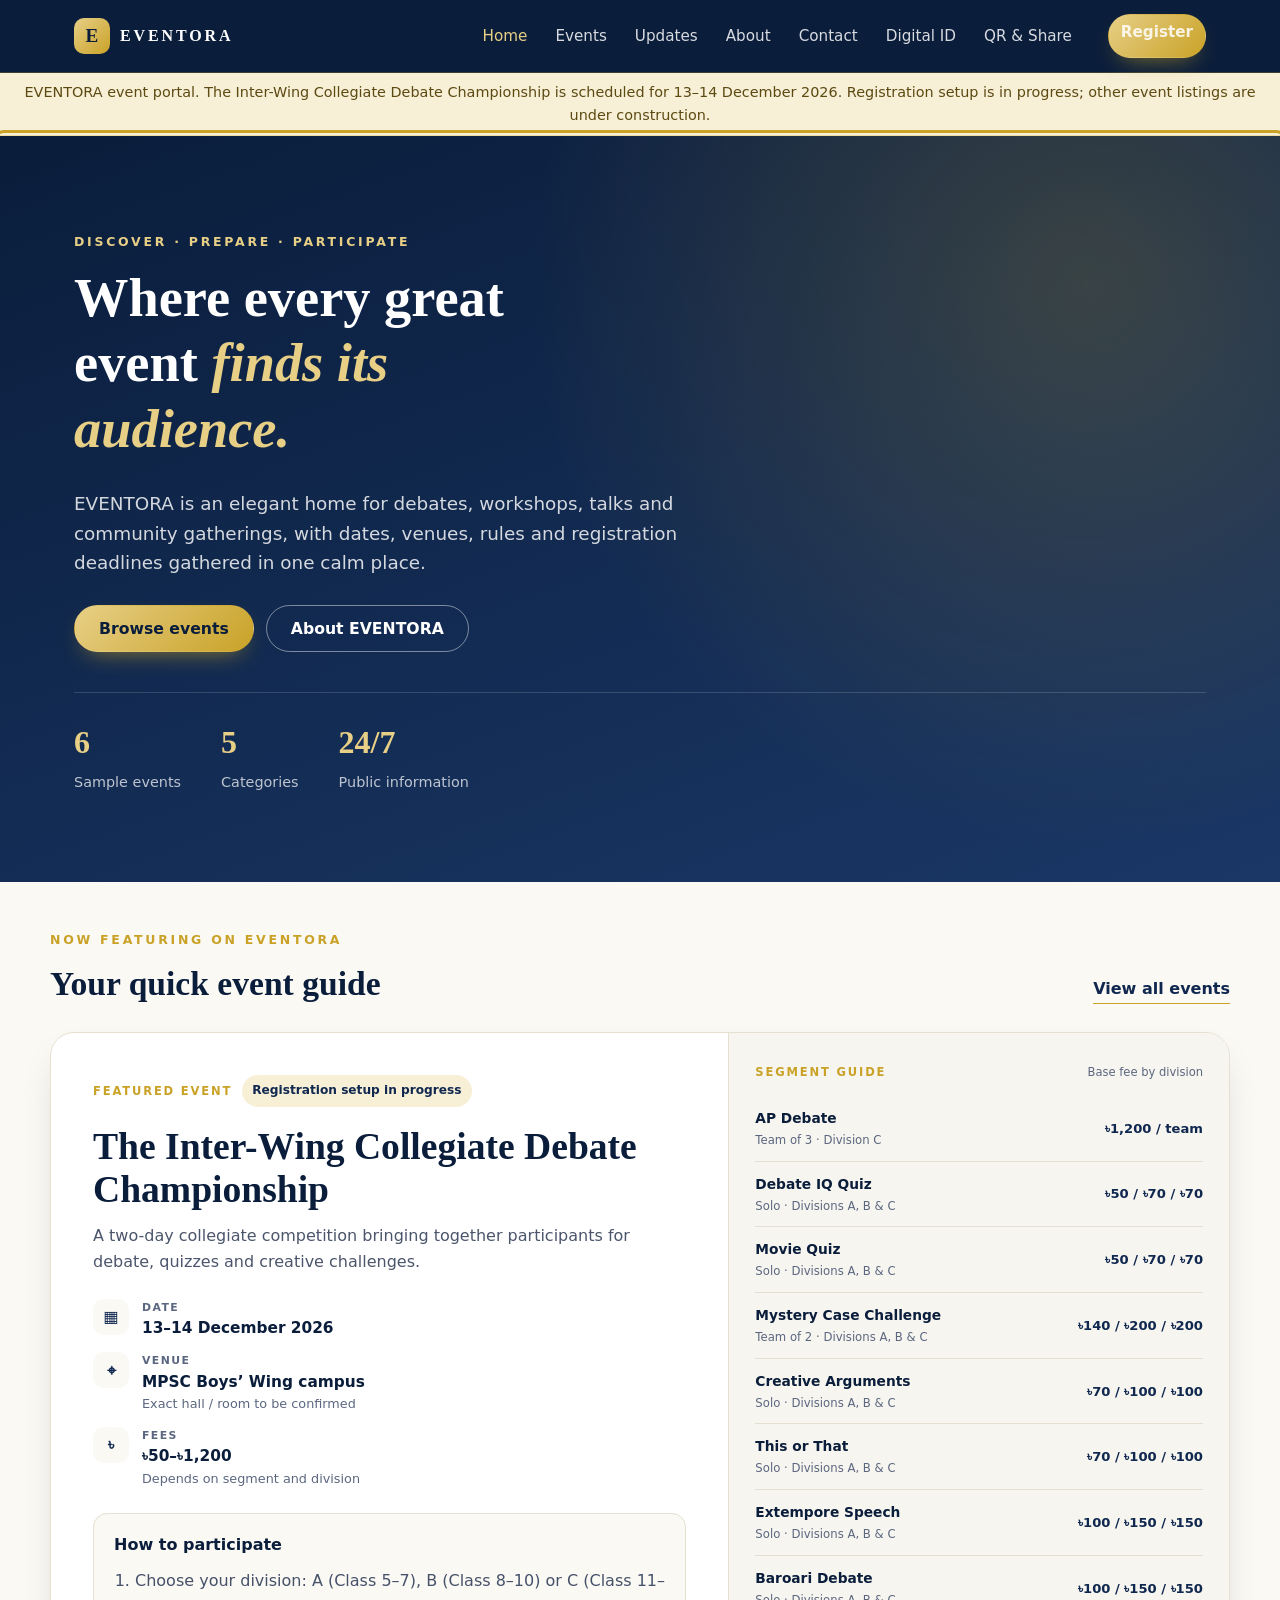
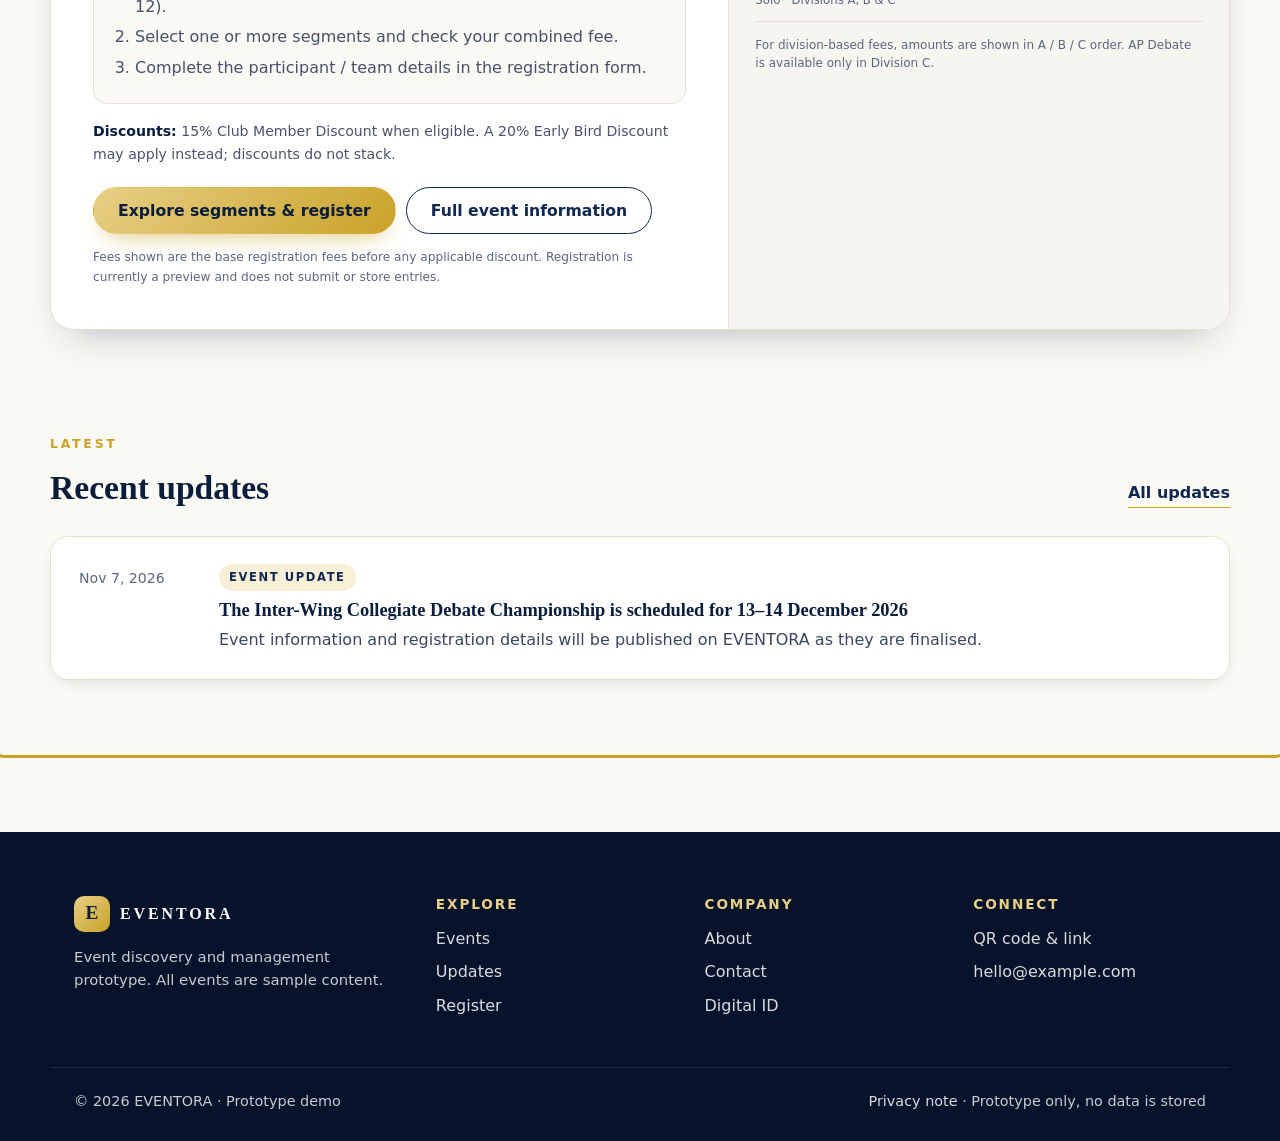
==== index.html @ 611a349f "Refresh script asset after syntax fix" ====
<!DOCTYPE html>
<html lang="en">
<head>
  <meta charset="UTF-8">
  <meta name="viewport" content="width=device-width, initial-scale=1.0">
  <meta name="description" content="EVENTORA event portal. Explore The Inter-Wing Collegiate Debate Championship, scheduled for 13–14 December 2026.">
  <meta name="theme-color" content="#0a1d3b">
  <title>EVENTORA · Event Discovery &amp; Management</title>
  <link rel="stylesheet" href="style.css">
</head>
<body>

  <a class="skip-link" href="#main">Skip to content</a>

  <!-- ============ HEADER & NAVIGATION ============ -->
  <header class="site-header">
    <div class="container nav-wrap">
      <a href="#home" class="brand" aria-label="EVENTORA home">
        <span class="brand-mark" aria-hidden="true">E</span>
        <span class="brand-name">EVENTORA</span>
      </a>

      <button class="nav-toggle" id="navToggle" type="button"
              aria-expanded="false" aria-controls="primaryNav" aria-label="Open menu">
        <span></span><span></span><span></span>
      </button>

      <nav id="primaryNav" class="primary-nav" aria-label="Main navigation">
        <ul>
          <li><a href="#home" data-nav="home">Home</a></li>
          <li><a href="#events" data-nav="events">Events</a></li>
          <li><a href="#announcements" data-nav="announcements">Updates</a></li>
          <li><a href="#about" data-nav="about">About</a></li>
          <li><a href="#contact" data-nav="contact">Contact</a></li>
          <li><a href="#id" data-nav="id">Digital ID</a></li>
          <li><a href="#share" data-nav="share">QR &amp; Share</a></li>
        </ul>
        <a href="#register" class="btn btn-gold nav-cta">Register</a>
      </nav>
    </div>
  </header>

  <div class="demo-banner" role="note">
    EVENTORA event portal. The Inter-Wing Collegiate Debate Championship is scheduled for 13–14 December 2026. Registration setup is in progress; other event listings are under construction.
  </div>

  <main id="main" tabindex="-1">

    <!-- ============ HOME ============ -->
    <section class="view" data-view="home" id="view-home" hidden>
      <div class="hero">
        <div class="container hero-inner">
          <p class="eyebrow">Discover · Prepare · Participate</p>
          <h1>Where every great event <span class="gold">finds its audience.</span></h1>
          <p class="lead">
            EVENTORA is an elegant home for debates, workshops, talks and community gatherings,
            with dates, venues, rules and registration deadlines gathered in one calm place.
          </p>
          <div class="hero-actions">
            <a class="btn btn-gold" href="#events">Browse events</a>
            <a class="btn btn-ghost" href="#about">About EVENTORA</a>
          </div>
          <ul class="hero-stats">
            <li><strong id="statEvents">0</strong><span>Sample events</span></li>
            <li><strong id="statCategories">0</strong><span>Categories</span></li>
            <li><strong>24/7</strong><span>Public information</span></li>
          </ul>
        </div>
      </div>

      <section class="container section home-featured-event" aria-labelledby="homeEventHeading">
        <div class="section-head">
          <div>
            <p class="eyebrow">Now featuring on EVENTORA</p>
            <h2 id="homeEventHeading">Your quick event guide</h2>
          </div>
          <a href="#events" class="text-link">View all events</a>
        </div>
        <div id="homeEventPreview"></div>
      </section>

      <div class="container section section-tight">
        <div class="section-head">
          <div>
            <p class="eyebrow">Latest</p>
            <h2>Recent updates</h2>
          </div>
          <a href="#announcements" class="text-link">All updates </a>
        </div>
        <div class="list" id="homeAnnouncements"></div>
      </div>
    </section>

    <!-- ============ EVENTS ============ -->
    <section class="view" data-view="events" id="view-events" hidden>
      <div class="container page-head">
        <p class="eyebrow">Explore</p>
        <h1>Events</h1>
        <p>Explore the Inter-Wing Collegiate Debate Championship and see which other EVENTORA listings are under construction.</p>
      </div>

      <div class="container section-tight">
        <form class="filters" id="filterForm" role="search">
          <div class="field">
            <label for="searchInput">Search</label>
            <input id="searchInput" type="search" placeholder="Title, venue, keyword…" autocomplete="off">
          </div>
          <div class="field">
            <label for="sortSelect">Sort by</label>
            <select id="sortSelect">
              <option value="date">Event date (soonest)</option>
              <option value="deadline">Registration deadline</option>
              <option value="title">Title (A to Z)</option>
            </select>
          </div>
          <button type="button" class="btn btn-ghost" id="resetFilters">Reset filters</button>
        </form>

        <p class="label-small">Categories</p>
        <div class="chips" id="chipList" role="group" aria-label="Filter by category"></div>

        <p class="results-count" id="resultsCount" aria-live="polite"></p>
        <div class="grid" id="eventGrid"></div>

        <div class="empty" id="emptyState" hidden>
          <h3>No events match your search</h3>
          <p>Try a different keyword or choose another category.</p>
        </div>
      </div>
    </section>

    <!-- ============ EVENT DETAIL ============ -->
    <section class="view" data-view="event" id="view-event" hidden>
      <div class="container narrow section-tight" id="eventDetail"></div>
    </section>

    <!-- ============ REGISTER ============ -->
    <section class="view" data-view="register" id="view-register" hidden>
      <div class="container narrow page-head">
        <p class="eyebrow">Registration setup</p>
        <h1>Inter-Wing Collegiate Debate Championship</h1>
        <p class="note">
          Registration is not open yet. This form is being connected and tested. Please do not submit participant information until the organisers officially announce that registration has opened.
        </p>
        <p class="event-date-line"><strong>13–14 December 2026</strong> · Venue and schedule to be announced</p>
      </div>

      <div class="container narrow section-tight">
        <form class="form" id="registerForm" novalidate>
          <div class="field">
            <label for="fDivision">Division <span class="req" aria-hidden="true">*</span></label>
            <select id="fDivision" name="division" required>
              <option value="">Choose division…</option>
              <option value="A">Division A · Class 5–7</option>
              <option value="B">Division B · Class 8–10</option>
              <option value="C">Division C · Class 11–12</option>
            </select>
          </div>

          <fieldset class="form-section segment-picker">
            <legend>Choose your segments <span class="req" aria-hidden="true">*</span></legend>
            <p class="section-help">Select one or more segments. The total fee and applicable discount will update automatically.</p>
            <div class="segment-options">
              <label class="segment-option"><input type="checkbox" name="segments" value="AP Debate"><span><strong>AP Debate</strong><small>Team of 3 · Division C only</small></span></label>
              <label class="segment-option"><input type="checkbox" name="segments" value="Debate IQ Quiz"><span><strong>Debate IQ Quiz</strong><small>Solo</small></span></label>
              <label class="segment-option"><input type="checkbox" name="segments" value="Movie Quiz"><span><strong>Movie Quiz</strong><small>Solo</small></span></label>
              <label class="segment-option"><input type="checkbox" name="segments" value="Mystery Case Challenge"><span><strong>Mystery Case Challenge</strong><small>Team of 2</small></span></label>
              <label class="segment-option"><input type="checkbox" name="segments" value="Creative Arguments"><span><strong>Creative Arguments</strong><small>Solo</small></span></label>
              <label class="segment-option"><input type="checkbox" name="segments" value="This or That"><span><strong>This or That</strong><small>Solo</small></span></label>
              <label class="segment-option"><input type="checkbox" name="segments" value="Extempore Speech"><span><strong>Extempore Speech</strong><small>Solo</small></span></label>
              <label class="segment-option"><input type="checkbox" name="segments" value="Baroari Debate"><span><strong>Baroari Debate</strong><small>Solo</small></span></label>
            </div>
          </fieldset>

          <div class="form-section">
            <h2 id="participantHeading">Participant details</h2>
            <p class="section-help" id="participantHelp">Enter the primary participant's details. These details apply to all selected solo segments.</p>
            <div class="field">
              <label for="fName">Full name <span class="req" aria-hidden="true">*</span></label>
              <input id="fName" name="name" type="text" autocomplete="name" minlength="2" required>
            </div>
            <div class="field">
              <label for="fEmail">Contact email <span class="req" aria-hidden="true">*</span></label>
              <input id="fEmail" name="email" type="email" autocomplete="email" required>
            </div>
            <div class="field">
              <label for="fInstitution">School / College <span class="req" aria-hidden="true">*</span></label>
              <input id="fInstitution" name="institution" type="text" autocomplete="organization" required>
            </div>
            <div class="field">
              <label for="fClub">Club membership <span class="req" aria-hidden="true">*</span></label>
              <select id="fClub" name="club" required>
                <option value="none">Not a member</option>
                <option value="boys">Preparatorian Debating Club (Boys’ Wing)</option>
                <option value="girls">MPSC Debate Club (Girls’ Wing)</option>
              </select>
            </div>
          </div>

          <fieldset class="form-section member-fieldset" id="apTeamFields" hidden disabled>
            <legend>AP Debate team details</legend>
            <div class="field">
              <label for="fTeamName">Team name <span class="req" aria-hidden="true">*</span></label>
              <input id="fTeamName" name="teamName" type="text" required>
            </div>
            <p class="section-help">Add the other two team members. Their names, institution and club membership are required; only the team contact needs to provide an email.</p>
            <div class="member-card">
              <h3>Team member 2</h3>
              <div class="field"><label for="fMember2">Full name *</label><input id="fMember2" name="member2" type="text" minlength="2" required></div>
              <div class="field"><label for="fMember2Institution">School / College *</label><input id="fMember2Institution" name="member2Institution" type="text" required></div>
              <div class="field"><label for="fMember2Club">Club membership *</label>
                <select id="fMember2Club" name="member2Club" required>
                  <option value="none">Not a member</option>
                  <option value="boys">Preparatorian Debating Club (Boys’ Wing)</option>
                  <option value="girls">MPSC Debate Club (Girls’ Wing)</option>
                </select>
              </div>
            </div>
            <div class="member-card">
              <h3>Team member 3</h3>
              <div class="field"><label for="fMember3">Full name *</label><input id="fMember3" name="member3" type="text" minlength="2" required></div>
              <div class="field"><label for="fMember3Institution">School / College *</label><input id="fMember3Institution" name="member3Institution" type="text" required></div>
              <div class="field"><label for="fMember3Club">Club membership *</label>
                <select id="fMember3Club" name="member3Club" required>
                  <option value="none">Not a member</option>
                  <option value="boys">Preparatorian Debating Club (Boys’ Wing)</option>
                  <option value="girls">MPSC Debate Club (Girls’ Wing)</option>
                </select>
              </div>
            </div>
          </fieldset>

          <fieldset class="form-section member-fieldset" id="mysteryFields" hidden disabled>
            <legend>Mystery Case teammate</legend>
            <p class="section-help">Only the teammate's name and club membership are needed. No email or other personal details are required.</p>
            <div class="field">
              <label for="fMysteryMate">Teammate's full name <span class="req" aria-hidden="true">*</span></label>
              <input id="fMysteryMate" name="mysteryMate" type="text" minlength="2" required>
            </div>
            <div class="field">
              <label for="fMysteryMateClub">Teammate's club membership <span class="req" aria-hidden="true">*</span></label>
              <select id="fMysteryMateClub" name="mysteryMateClub" required>
                <option value="none">Not a member</option>
                <option value="boys">Preparatorian Debating Club (Boys’ Wing)</option>
                <option value="girls">MPSC Debate Club (Girls’ Wing)</option>
              </select>
            </div>
          </fieldset>

          <div class="price-preview" aria-live="polite">
            <p class="eyebrow">Live fee breakdown</p>
            <div id="feeBreakdown" class="fee-breakdown"><p class="price-line" id="feePreview">Choose a division and at least one segment to see your total.</p><div id="feeRows"></div></div>
            <p class="section-help" id="discountPreview">A 15% Club Member Discount applies when at least one relevant participant belongs to either listed club. When Early Bird is active, the 20% Early Bird Discount replaces the club discount; discounts never stack.</p>
          </div>

          <div class="field">
            <label class="checkbox" for="fConsent">
              <input id="fConsent" name="consent" type="checkbox" required>
              <span>I confirm that the information provided is accurate. I understand that EVENTORA stores these details for event registration and related communication, and that authorised event organisers can access them. <span class="req" aria-hidden="true">*</span></span>
            </label>
            <p class="section-help">Please do not enter information for anyone without their permission. Contact details and team information will be accessible to authorised event organisers for managing this event.</p>
          </div>

          <p class="error" id="formError" role="alert" hidden></p>
          <div class="form-actions">
            <button type="submit" class="btn btn-gold">Registration opening soon</button>
          </div>
        </form>
      </div>
    </section>

    <!-- ============ REGISTRATION SUCCESS ============ -->
    <section class="view" data-view="success" id="view-success" hidden>
      <div class="container narrow center section-tight">
        <div class="success-mark" aria-hidden="true">?</div>
        <p class="eyebrow">Registration received</p>
        <h1>Thank you, <span id="successName">participant</span>.</h1>
        <p>Your registration has been received. Please keep this reference for follow-up with the organisers.</p>

        <div class="ticket">
          <p><strong>Reference:</strong> <span id="successRef"></span></p>
          <p><strong>Event:</strong> <span id="successEvent"></span></p>
          <p><strong>Event date:</strong> <span id="successDate"></span></p>
          <p><strong>Selected segments:</strong> <span id="successSegments"></span></p>
          <p><strong>Fee preview:</strong> <span id="successFee"></span></p>
        </div>

        <p class="note">
          Your registration will remain pending until reviewed by the organisers. Submission does not verify payment or participant identity.
        </p>

        <div class="hero-actions center-actions">
          <a class="btn btn-navy" href="#events">Back to events</a>
          <a class="btn btn-ghost" href="#home">Go to home</a>
        </div>
      </div>
    </section>

    <!-- ============ ANNOUNCEMENTS ============ -->
    <section class="view" data-view="announcements" id="view-announcements" hidden>
      <div class="container page-head">
        <p class="eyebrow">Updates</p>
        <h1>Announcements</h1>
        <p>Sample news and notices from the organizing team. Newest first.</p>
      </div>
      <div class="container section-tight">
        <div class="list" id="announcementList"></div>
      </div>
    </section>

    <!-- ============ ABOUT ============ -->
    <section class="view" data-view="about" id="view-about" hidden>
      <div class="container page-head">
        <p class="eyebrow">About</p>
        <h1>About EVENTORA</h1>
        <p>EVENTORA is a prototype for a calm, reliable way to discover, prepare for and manage events.
          It keeps the important information visible: what happens, when, where, under what rules, and by when
          to register.</p>
      </div>

      <div class="container section-tight">
        <div class="three">
          <article class="pillar">
            <p class="num">01</p>
            <h3>Discover</h3>
            <p>Browse by category, search by keyword and sort by date or deadline.</p>
          </article>
          <article class="pillar">
            <p class="num">02</p>
            <h3>Prepare</h3>
            <p>Read rules, eligibility and deadlines before you commit.</p>
          </article>
          <article class="pillar">
            <p class="num">03</p>
            <h3>Participate</h3>
            <p>Register, receive confirmation and, in future versions, carry a verified digital ID.</p>
          </article>
        </div>

        <div class="organizer">
          <p class="eyebrow">Organizer</p>
          <h2>Sample Organizing Team</h2>
          <p>
            This section is a placeholder. Replace the organizer name, description and responsibilities in
            <code>index.html</code> with your own details. Event organizers in the sample data are fictional.
          </p>
        </div>
      </div>
    </section>

    <!-- ============ CONTACT ============ -->
    <section class="view" data-view="contact" id="view-contact" hidden>
      <div class="container page-head">
        <p class="eyebrow">Contact</p>
        <h1>Get in touch</h1>
        <p>For questions about events, sponsorship or the prototype, use the sample details below.
          Replace them with your real contact information before publishing.</p>
      </div>

      <div class="container narrow section-tight">
        <ul class="contact-list">
          <li>
            <span>Email</span>
            <a href="mailto:hello@example.com">hello@example.com</a>
          </li>
          <li>
            <span>Phone</span>
            <a href="tel:+000000000000">+00 000 000 000 (placeholder)</a>
          </li>
          <li>
            <span>Office</span>
            <p>Sample Street, Sample City (placeholder address)</p>
          </li>
          <li>
            <span>Office hours</span>
            <p>Sunday to Thursday, 9:00 to 17:00</p>
          </li>
        </ul>
      </div>
    </section>

    <!-- ============ DIGITAL ID PREVIEW ============ -->
    <section class="view" data-view="id" id="view-id" hidden>
      <div class="container page-head">
        <p class="eyebrow">Future-ready design</p>
        <h1>Participant verification &amp; digital ID</h1>
        <p>This is a design preview of how verified participant IDs could work in a future version.
          It does not verify anyone and does not issue a real identity.</p>
      </div>

      <div class="container id-layout section-tight">
        <div class="id-card" role="img" aria-label="Sample participant ID card. This is not a valid identity.">
          <div class="id-top">
            <span>EVENTORA</span>
            <span>PARTICIPANT ID</span>
          </div>
          <div class="id-body">
            <div class="id-photo" aria-hidden="true">?</div>
            <dl>
              <dt>Name</dt><dd>Sample Participant</dd>
              <dt>ID</dt><dd>EVT-0000-SAMPLE</dd>
              <dt>Event</dt><dd>Sample event</dd>
              <dt>Status</dt><dd>Not verified (sample)</dd>
            </dl>
          </div>
          <div class="id-watermark">SAMPLE · NOT A VALID IDENTITY</div>
        </div>

        <div>
          <h2>How verification would work</h2>
          <ol class="steps">
            <li><strong>Register</strong><br>Provide your name, email and institution.</li>
            <li><strong>Confirm email</strong><br>Use a one-time link (planned for a future version).</li>
            <li><strong>Institution check</strong><br>An organizer reviews the request. This is never automatic.</li>
            <li><strong>Issue ID</strong><br>A unique code and optional QR check-in are generated.</li>
          </ol>
          <p class="note">In this prototype none of these steps run. The card above is a static design sample.</p>
          <button class="btn btn-ghost" type="button" disabled>Verification unavailable in prototype</button>
        </div>
      </div>
    </section>

    <!-- ============ QR & SHARE ============ -->
    <section class="view" data-view="share" id="view-share" hidden>
      <div class="container page-head">
        <p class="eyebrow">Share</p>
        <h1>QR code &amp; public link</h1>
        <p>Scan the code to open the public EVENTORA website, or copy the link. The code image is optional and
          appears once you add a file named <code>qr.png</code> next to <code>index.html</code>. See the README.</p>
      </div>

      <div class="container qr-layout section-tight">
        <div class="qr-box">
          <img id="qrImg" src="qr.png" alt="QR code linking to the public EVENTORA website" width="240" height="240" hidden>
          <div class="qr-fallback" id="qrFallback">
            <strong>QR image not added yet</strong>
            <span>Create a QR code for your public link and save it as <code>qr.png</code>.</span>
          </div>
        </div>

        <div>
          <h2>Public website link</h2>
          <p class="url" id="publicUrlText">Loading…</p>
          <button class="btn btn-gold" id="copyLink" type="button">Copy link</button>
          <p class="note" id="copyStatus" role="status" aria-live="polite"></p>
        </div>
      </div>
    </section>

  </main>

  <!-- ============ FOOTER ============ -->
  <footer class="site-footer">
    <div class="container footer-grid">
      <div>
        <a href="#home" class="brand" aria-label="EVENTORA home">
          <span class="brand-mark" aria-hidden="true">E</span>
          <span class="brand-name">EVENTORA</span>
        </a>
        <p class="footer-copy">Event discovery and management prototype. All events are sample content.</p>
      </div>

      <nav aria-label="Footer explore">
        <h2>Explore</h2>
        <ul>
          <li><a href="#events">Events</a></li>
          <li><a href="#announcements">Updates</a></li>
          <li><a href="#register">Register</a></li>
        </ul>
      </nav>

      <nav aria-label="Footer company">
        <h2>Company</h2>
        <ul>
          <li><a href="#about">About</a></li>
          <li><a href="#contact">Contact</a></li>
          <li><a href="#id">Digital ID</a></li>
        </ul>
      </nav>

      <div>
        <h2>Connect</h2>
        <ul>
          <li><a href="#share">QR code &amp; link</a></li>
          <li><a href="mailto:hello@example.com">hello@example.com</a></li>
        </ul>
      </div>
    </div>

    <div class="container footer-bottom">
      <p>© <span id="year"></span> EVENTORA · Prototype demo</p>
      <p><a href="#about">Privacy note</a> · Prototype only, no data is stored</p>
    </div>
  </footer>

  <script src="config.js"></script>
  <script src="script.js?v=regex-fix-20261108"></script>
  <script>
    // Lightweight route fallback: keeps pages accessible if an optional app script fails.
    (function () {
      function showCurrentView() {
        var route = (window.location.hash || "#home").slice(1).split(/[/?]/)[0];
        var allowed = ["home", "events", "event", "register", "success", "announcements", "about", "contact", "id", "share"];
        if (allowed.indexOf(route) < 0) route = "home";
        document.querySelectorAll("[data-view]").forEach(function (view) {
          view.hidden = view.getAttribute("data-view") !== route;
        });
      }
      document.addEventListener("click", function (event) {
        var link = event.target.closest('a[href^="#"]');
        if (link && link.getAttribute("href") !== "#") {
          var href = link.getAttribute("href");
          if (window.location.hash === href) showCurrentView();
        }
      }, true);
      window.addEventListener("hashchange", showCurrentView);
      if (document.readyState === "loading") {
        document.addEventListener("DOMContentLoaded", showCurrentView);
      } else {
        showCurrentView();
      }
    })();
  </script>
</body>
</html>
---- style.css ----
/* =========================================================
   EVENTORA · style.css
   Navy, warm gold and white identity.
   Sections: 1 Tokens · 2 Base · 3 Layout · 4 Header & nav
             5 Hero · 6 Buttons · 7 Cards & filters · 8 Details
             9 Forms · 10 Pages · 11 Footer · 12 Responsive
   ========================================================= */

/* ---------- 1. Design tokens (edit colors here) ---------- */
:root {
  --navy-950: #06132a;
  --navy-900: #0a1d3b;
  --navy-800: #10284f;
  --navy-700: #1a3766;
  --gold: #c9a227;
  --gold-soft: #e7cf86;
  --gold-pale: #f7efd6;
  --ivory: #fbf9f4;
  --white: #ffffff;
  --ink: #18223a;
  --muted: #5b6780;
  --line: #e6e0d1;
  --radius: 18px;
  --shadow: 0 18px 40px -20px rgba(10, 29, 59, 0.35);
  --shadow-sm: 0 6px 18px -10px rgba(10, 29, 59, 0.25);
  --serif: Georgia, "Iowan Old Style", "Palatino Linotype", "Times New Roman", serif;
  --sans: system-ui, -apple-system, "Segoe UI", Roboto, "Helvetica Neue", Arial, sans-serif;
}

/* ---------- 2. Base ---------- */
*, *::before, *::after { box-sizing: border-box; }

html {
  scroll-behavior: smooth;
  -webkit-text-size-adjust: 100%;
}

body {
  margin: 0;
  font-family: var(--sans);
  color: var(--ink);
  background: var(--ivory);
  line-height: 1.6;
  font-size: 16px;
  min-height: 100vh;
  display: flex;
  flex-direction: column;
}

main { flex: 1; outline: none; }

img { max-width: 100%; display: block; }

a { color: var(--navy-800); }

h1, h2, h3 {
  font-family: var(--serif);
  color: var(--navy-900);
  line-height: 1.2;
  margin: 0 0 0.5em;
  font-weight: 600;
}
h1 { font-size: clamp(2.1rem, 4.5vw, 3.4rem); }
h2 { font-size: clamp(1.5rem, 3vw, 2.1rem); }
h3 { font-size: 1.25rem; }

p { margin: 0 0 1em; }

code {
  font-family: ui-monospace, Menlo, Consolas, monospace;
  background: var(--gold-pale);
  padding: 1px 6px;
  border-radius: 6px;
  font-size: 0.92em;
}

[hidden] { display: none !important; }

:focus-visible {
  outline: 3px solid var(--gold);
  outline-offset: 3px;
  border-radius: 4px;
}

.skip-link {
  position: absolute;
  left: -999px;
  top: 0;
  background: var(--gold);
  color: var(--navy-900);
  padding: 10px 16px;
  z-index: 100;
  font-weight: 700;
  border-radius: 0 0 10px 0;
}
.skip-link:focus { left: 0; }

.eyebrow {
  font-size: 0.78rem;
  text-transform: uppercase;
  letter-spacing: 0.22em;
  color: var(--gold);
  font-weight: 700;
  margin: 0 0 14px;
}

.label-small {
  font-size: 0.8rem;
  text-transform: uppercase;
  letter-spacing: 0.16em;
  color: var(--muted);
  margin: 0 0 10px;
  font-weight: 700;
}

.gold { color: var(--gold-soft); font-style: italic; }

.text-link {
  color: var(--navy-800);
  font-weight: 600;
  text-decoration: none;
  border-bottom: 1px solid var(--gold);
  padding-bottom: 2px;
}
.text-link:hover { color: var(--navy-900); }

/* ---------- 3. Layout ---------- */
.container {
  max-width: 1180px;
  margin: 0 auto;
  padding: 0 24px;
}
.narrow { max-width: 780px; }

.section { padding: 72px 0; }
.section-tight { padding: 32px 0 72px; }

.page-head { padding-top: 64px; padding-bottom: 16px; }
.page-head p { color: var(--muted); max-width: 62ch; font-size: 1.05rem; }

.section-head {
  display: flex;
  justify-content: space-between;
  align-items: flex-end;
  gap: 16px;
  flex-wrap: wrap;
  margin-bottom: 28px;
}
.section-head h2 { margin-bottom: 0; }

.grid {
  display: grid;
  grid-template-columns: repeat(auto-fill, minmax(290px, 1fr));
  gap: 24px;
}

.list { display: grid; gap: 18px; }

/* ---------- 4. Header & navigation ---------- */
.site-header {
  position: sticky;
  top: 0;
  z-index: 50;
  background: var(--navy-900);
  color: #fff;
  border-bottom: 1px solid rgba(201, 162, 39, 0.25);
}

.nav-wrap {
  display: flex;
  align-items: center;
  justify-content: space-between;
  min-height: 72px;
}

.brand {
  display: inline-flex;
  align-items: center;
  gap: 10px;
  text-decoration: none;
  color: #fff;
  font-family: var(--serif);
  font-weight: 700;
  letter-spacing: 0.18em;
}
.brand-mark {
  width: 36px;
  height: 36px;
  border-radius: 10px;
  display: grid;
  place-items: center;
  background: linear-gradient(135deg, var(--gold-soft), var(--gold));
  color: var(--navy-900);
  font-family: var(--serif);
  font-size: 1.2rem;
  letter-spacing: 0;
}

.primary-nav {
  display: flex;
  align-items: center;
  gap: 16px;
}
.primary-nav ul {
  list-style: none;
  display: flex;
  gap: 4px;
  margin: 0;
  padding: 0;
}
.primary-nav a {
  color: rgba(255, 255, 255, 0.84);
  text-decoration: none;
  padding: 8px 12px;
  border-radius: 999px;
  font-size: 0.95rem;
  display: inline-block;
}
.primary-nav a:hover { color: #fff; background: rgba(255, 255, 255, 0.08); }
.primary-nav a.active { color: var(--gold-soft); }
.nav-cta { margin-left: 8px; }

.nav-toggle {
  display: none;
  background: none;
  border: 1px solid rgba(255, 255, 255, 0.25);
  border-radius: 10px;
  width: 44px;
  height: 44px;
  cursor: pointer;
  flex-direction: column;
  justify-content: center;
  align-items: center;
  gap: 5px;
  padding: 0;
}
.nav-toggle span {
  display: block;
  width: 20px;
  height: 2px;
  background: #fff;
  border-radius: 2px;
  transition: transform 0.3s, opacity 0.3s;
}
.nav-toggle[aria-expanded="true"] span:nth-child(1) { transform: translateY(7px) rotate(45deg); }
.nav-toggle[aria-expanded="true"] span:nth-child(2) { opacity: 0; }
.nav-toggle[aria-expanded="true"] span:nth-child(3) { transform: translateY(-7px) rotate(-45deg); }

.demo-banner {
  background: var(--gold-pale);
  color: #5c4a12;
  text-align: center;
  font-size: 0.9rem;
  padding: 8px 16px;
  border-bottom: 1px solid #ecdca4;
}

/* ---------- 5. Hero ---------- */
.hero {
  position: relative;
  overflow: hidden;
  color: #fff;
  padding: 96px 0 88px;
  background:
    radial-gradient(circle at 85% 20%, rgba(201, 162, 39, 0.22), transparent 45%),
    linear-gradient(160deg, var(--navy-900), var(--navy-700));
}
.hero h1 { color: #fff; max-width: 16ch; }
.hero .eyebrow { color: var(--gold-soft); }
.hero .lead {
  color: rgba(255, 255, 255, 0.82);
  font-size: 1.15rem;
  max-width: 58ch;
}
.hero-actions {
  display: flex;
  gap: 12px;
  flex-wrap: wrap;
  margin: 28px 0 40px;
}
.center-actions { justify-content: center; }

.hero-stats {
  list-style: none;
  display: flex;
  gap: 40px;
  flex-wrap: wrap;
  margin: 0;
  padding: 24px 0 0;
  border-top: 1px solid rgba(255, 255, 255, 0.15);
}
.hero-stats strong {
  display: block;
  font-family: var(--serif);
  font-size: 2rem;
  color: var(--gold-soft);
  font-weight: 600;
}
.hero-stats span { font-size: 0.9rem; color: rgba(255, 255, 255, 0.72); }

/* ---------- 6. Buttons ---------- */
.btn {
  display: inline-flex;
  align-items: center;
  justify-content: center;
  gap: 8px;
  padding: 13px 24px;
  min-height: 44px;
  border-radius: 999px;
  border: 1px solid transparent;
  font: 600 0.98rem var(--sans);
  text-decoration: none;
  cursor: pointer;
  transition: transform 0.2s, box-shadow 0.2s, background 0.2s, color 0.2s;
}
.btn:hover { transform: translateY(-1px); }

.btn-gold {
  background: linear-gradient(135deg, var(--gold-soft), var(--gold));
  color: var(--navy-900);
  box-shadow: 0 10px 24px -12px rgba(201, 162, 39, 0.8);
}
.btn-gold:hover { box-shadow: 0 14px 28px -12px rgba(201, 162, 39, 0.9); }

.btn-navy { background: var(--navy-800); color: #fff; }
.btn-navy:hover { background: var(--navy-900); }

.btn-ghost {
  background: transparent;
  color: var(--navy-800);
  border-color: var(--navy-800);
}
.btn-ghost:hover { background: var(--navy-800); color: #fff; }
.hero .btn-ghost { color: #fff; border-color: rgba(255, 255, 255, 0.45); }
.hero .btn-ghost:hover { background: rgba(255, 255, 255, 0.1); }

.btn-small { padding: 8px 16px; min-height: 38px; font-size: 0.9rem; }

.btn:disabled,
.btn[disabled] {
  opacity: 0.5;
  cursor: not-allowed;
  transform: none;
}

/* ---------- 7. Cards, filters, chips ---------- */
.card {
  background: #fff;
  border-radius: var(--radius);
  border: 1px solid var(--line);
  overflow: hidden;
  display: flex;
  flex-direction: column;
  box-shadow: var(--shadow-sm);
  transition: transform 0.3s, box-shadow 0.3s;
}
.card:hover { transform: translateY(-4px); box-shadow: var(--shadow); }

.card-media {
  position: relative;
  height: 120px;
  display: flex;
  align-items: flex-end;
  justify-content: space-between;
  gap: 8px;
  padding: 14px 18px;
  background: linear-gradient(135deg, var(--navy-800), var(--navy-700));
  overflow: hidden;
}
.card-media::after {
  content: "";
  position: absolute;
  right: -40px;
  bottom: -70px;
  width: 200px;
  height: 200px;
  background: radial-gradient(closest-side, rgba(201, 162, 39, 0.45), transparent);
}
.card-media[data-cat="Debate"]       { background: linear-gradient(135deg, #0a1d3b, #2b4f86); }
.card-media[data-cat="Workshops"]    { background: linear-gradient(135deg, #14305a, #3b5f8f); }
.card-media[data-cat="Talks"]        { background: linear-gradient(135deg, #1a2b4d, #5a4a1c); }
.card-media[data-cat="Competitions"] { background: linear-gradient(135deg, #06132a, #1d3766); }
.card-media[data-cat="Community"]    { background: linear-gradient(135deg, #1c3253, #7a5f1f); }

.card-media > span {
  position: relative;
  z-index: 1;
  background: rgba(255, 255, 255, 0.12);
  color: var(--gold-soft);
  padding: 4px 12px;
  border-radius: 999px;
  font-size: 0.72rem;
  letter-spacing: 0.14em;
  text-transform: uppercase;
  border: 1px solid rgba(231, 207, 134, 0.35);
}

.sample-badge {
  position: relative;
  z-index: 1;
  font-style: normal;
  font-size: 0.7rem;
  background: var(--gold-soft);
  color: var(--navy-900);
  padding: 4px 10px;
  border-radius: 999px;
  font-weight: 700;
  letter-spacing: 0.08em;
  text-transform: uppercase;
}

.card-body { padding: 20px 22px 8px; flex: 1; }
.card-meta { font-size: 0.85rem; color: var(--muted); margin-bottom: 6px; }
.card h3 { font-size: 1.2rem; margin-bottom: 8px; }
.card h3 a { color: var(--navy-900); text-decoration: none; }
.card h3 a:hover { text-decoration: underline; text-decoration-color: var(--gold); }
.card-body > p:not(.card-meta):not(.status) { color: #3a4560; font-size: 0.95rem; }

.card-actions {
  display: flex;
  justify-content: space-between;
  align-items: center;
  gap: 12px;
  padding: 14px 22px 20px;
}

.status {
  font-size: 0.85rem;
  font-weight: 600;
  margin: 10px 0 0;
}
.status.open { color: #1d6b4a; }
.status.closed { color: #8a3a2a; }

.filters {
  display: flex;
  flex-wrap: wrap;
  gap: 16px;
  align-items: flex-end;
  background: #fff;
  border: 1px solid var(--line);
  border-radius: var(--radius);
  padding: 20px;
  margin-bottom: 20px;
  box-shadow: var(--shadow-sm);
}

.field {
  display: flex;
  flex-direction: column;
  gap: 6px;
  flex: 1;
  min-width: 200px;
}
.field label, .field > label {
  font-size: 0.88rem;
  font-weight: 600;
  color: var(--navy-800);
}

.chips {
  display: flex;
  flex-wrap: wrap;
  gap: 10px;
  margin: 0 0 24px;
}
.chip {
  border: 1px solid #d6cfbd;
  background: #fff;
  color: var(--navy-800);
  padding: 8px 16px;
  border-radius: 999px;
  cursor: pointer;
  font: 500 0.92rem var(--sans);
  min-height: 40px;
  transition: background 0.2s, color 0.2s;
}
.chip:hover { border-color: var(--gold); }
.chip[aria-pressed="true"] {
  background: var(--navy-900);
  color: var(--gold-soft);
  border-color: var(--navy-900);
}

.results-count {
  color: var(--muted);
  font-size: 0.95rem;
  margin: 8px 0 20px;
}

.empty {
  text-align: center;
  padding: 48px 16px;
  background: #fff;
  border: 1px dashed #cfc6ae;
  border-radius: var(--radius);
  color: var(--muted);
}

/* ---------- 8. Event detail & announcements ---------- */
.back-link { display: inline-block; margin-bottom: 20px; }

.detail {
  background: #fff;
  border-radius: 24px;
  border: 1px solid var(--line);
  overflow: hidden;
  box-shadow: var(--shadow);
}
.detail-head {
  background: linear-gradient(160deg, var(--navy-900), var(--navy-700));
  color: #fff;
  padding: 48px 40px;
}
.detail-head h1 { color: #fff; font-size: clamp(1.9rem, 4vw, 2.8rem); }
.detail-head .eyebrow { color: var(--gold-soft); }
.detail-head .sample-tag {
  display: inline-block;
  margin-bottom: 14px;
}
.detail-head p:not(.eyebrow) { color: rgba(255, 255, 255, 0.82); max-width: 60ch; margin: 0; }

.detail-body { padding: 40px; }
.detail-body h2 { font-size: 1.5rem; margin-top: 36px; }
.detail-body p { color: #3a4560; }

.facts {
  display: grid;
  grid-template-columns: repeat(auto-fit, minmax(170px, 1fr));
  gap: 14px;
  margin: 0;
  padding: 0;
  list-style: none;
}
.facts li {
  background: var(--ivory);
  border: 1px solid var(--line);
  border-radius: 14px;
  padding: 14px 16px;
}
.facts span {
  display: block;
  font-size: 0.74rem;
  text-transform: uppercase;
  letter-spacing: 0.12em;
  color: var(--muted);
}
.facts strong {
  font-family: var(--serif);
  font-size: 1.05rem;
  color: var(--navy-900);
  font-weight: 600;
}

.deadline-box {
  border-left: 4px solid var(--gold);
  background: var(--gold-pale);
  padding: 16px 20px;
  border-radius: 12px;
  margin: 28px 0 0;
  color: var(--ink);
}
.deadline-box .status { margin-left: 6px; }

.rules { padding-left: 22px; }
.rules li { margin-bottom: 8px; color: #3a4560; }

.detail-actions {
  display: flex;
  gap: 12px;
  flex-wrap: wrap;
  margin-top: 32px;
}

.announce {
  background: #fff;
  border: 1px solid var(--line);
  border-radius: var(--radius);
  padding: 26px 28px;
  display: grid;
  grid-template-columns: 120px 1fr;
  gap: 20px;
  box-shadow: var(--shadow-sm);
}
.announce time { font-size: 0.88rem; color: var(--muted); padding-top: 4px; }
.announce h3 { font-size: 1.15rem; margin-bottom: 6px; }
.announce p { margin: 0; color: #3a4560; }

.tag {
  display: inline-block;
  font-size: 0.72rem;
  letter-spacing: 0.14em;
  text-transform: uppercase;
  color: var(--navy-800);
  background: var(--gold-pale);
  padding: 4px 10px;
  border-radius: 999px;
  margin-bottom: 8px;
  font-weight: 700;
}

/* ---------- 9. Forms ---------- */
input, select, textarea {
  font: inherit;
  padding: 12px 14px;
  min-height: 46px;
  width: 100%;
  border: 1px solid #d6cfbd;
  border-radius: 12px;
  background: #fff;
  color: var(--ink);
}
input:focus, select:focus, textarea:focus {
  border-color: var(--gold);
  outline: none;
  box-shadow: 0 0 0 3px rgba(201, 162, 39, 0.25);
}
[aria-invalid="true"] {
  border-color: #b3412e !important;
  box-shadow: 0 0 0 3px rgba(179, 65, 46, 0.15) !important;
}

.form {
  background: #fff;
  border: 1px solid var(--line);
  border-radius: 24px;
  padding: 36px;
  box-shadow: var(--shadow);
  display: grid;
  gap: 22px;
}
.req { color: #b3412e; }
.error { color: #b3412e; font-size: 0.88rem; margin: 0; }

.checkbox {
  display: flex;
  gap: 10px;
  align-items: flex-start;
  font-size: 0.95rem;
  font-weight: 400 !important;
  color: var(--ink) !important;
}
.checkbox input {
  width: 20px;
  min-height: 20px;
  flex: 0 0 20px;
  margin-top: 4px;
  padding: 0;
  accent-color: var(--navy-800);
}

.form-actions { display: flex; justify-content: flex-end; }

.note {
  font-size: 0.93rem;
  color: var(--muted);
  background: #fff;
  border: 1px solid var(--line);
  padding: 14px 16px;
  border-radius: 12px;
}

.ticket {
  margin: 28px auto;
  max-width: 460px;
  background: #fff;
  border: 1px dashed var(--gold);
  border-radius: 18px;
  padding: 22px;
  text-align: left;
}
.ticket p { margin: 0 0 6px; }

.success-mark {
  width: 84px;
  height: 84px;
  margin: 0 auto 24px;
  border-radius: 50%;
  background: linear-gradient(135deg, var(--gold-soft), var(--gold));
  color: var(--navy-900);
  display: grid;
  place-items: center;
  font-size: 2.4rem;
  box-shadow: 0 14px 30px -12px rgba(201, 162, 39, 0.7);
  animation: pop 0.6s cubic-bezier(0.2, 1.4, 0.4, 1) both;
}
.center { text-align: center; }
.center .note { text-align: left; }

/* ---------- 10. Pages: about, digital ID, QR, contact ---------- */
.three {
  display: grid;
  grid-template-columns: repeat(auto-fit, minmax(230px, 1fr));
  gap: 22px;
  margin: 0 0 40px;
}
.pillar {
  background: #fff;
  border: 1px solid var(--line);
  border-radius: var(--radius);
  padding: 28px;
  box-shadow: var(--shadow-sm);
}
.pillar .num {
  font-family: var(--serif);
  color: var(--gold);
  font-size: 1.6rem;
  margin-bottom: 4px;
}
.pillar p:not(.num) { color: #3a4560; margin: 0; }

.organizer {
  background: var(--navy-900);
  color: #fff;
  border-radius: 24px;
  padding: 40px;
}
.organizer h2 { color: #fff; }
.organizer p { color: rgba(255, 255, 255, 0.82); }
.organizer .eyebrow { color: var(--gold-soft); }

.contact-list { list-style: none; padding: 0; margin: 0; }
.contact-list li {
  padding: 18px 0;
  border-bottom: 1px solid var(--line);
}
.contact-list span {
  display: block;
  font-size: 0.8rem;
  letter-spacing: 0.14em;
  text-transform: uppercase;
  color: var(--muted);
  margin-bottom: 4px;
}
.contact-list a { font-size: 1.1rem; font-weight: 600; }
.contact-list p { margin: 0; font-size: 1.05rem; }

.id-layout {
  display: grid;
  grid-template-columns: minmax(0, 1.1fr) minmax(0, 1fr);
  gap: 48px;
  align-items: center;
}
.id-card {
  position: relative;
  overflow: hidden;
  aspect-ratio: 1.586;
  max-width: 520px;
  width: 100%;
  margin: 0 auto;
  border-radius: 22px;
  background: linear-gradient(135deg, var(--navy-950), var(--navy-700));
  color: #fff;
  padding: 26px;
  box-shadow: var(--shadow);
  border: 1px solid rgba(231, 207, 134, 0.4);
}
.id-top {
  display: flex;
  justify-content: space-between;
  font-size: 0.72rem;
  letter-spacing: 0.2em;
  color: var(--gold-soft);
  font-weight: 700;
}
.id-body {
  display: grid;
  grid-template-columns: 96px 1fr;
  gap: 20px;
  margin-top: 22px;
  align-items: center;
}
.id-photo {
  width: 96px;
  height: 118px;
  border-radius: 12px;
  background: rgba(255, 255, 255, 0.1);
  border: 1px dashed rgba(231, 207, 134, 0.6);
  display: grid;
  place-items: center;
  color: var(--gold-soft);
  font-size: 2rem;
}
.id-card dl {
  margin: 0;
  display: grid;
  grid-template-columns: auto 1fr;
  gap: 6px 14px;
  font-size: 0.92rem;
}
.id-card dt { color: rgba(255, 255, 255, 0.6); }
.id-card dd { margin: 0; font-weight: 600; }
.id-watermark {
  position: absolute;
  left: 0;
  right: 0;
  bottom: 16px;
  text-align: center;
  font-size: 0.72rem;
  letter-spacing: 0.3em;
  color: rgba(231, 207, 134, 0.6);
  font-weight: 700;
}

.steps {
  list-style: none;
  counter-reset: step;
  margin: 0 0 20px;
  padding: 0;
}
.steps li {
  counter-increment: step;
  position: relative;
  padding: 0 0 22px 54px;
  margin: 0;
  color: #3a4560;
}
.steps li::before {
  content: counter(step);
  position: absolute;
  left: 0;
  top: 0;
  width: 36px;
  height: 36px;
  border-radius: 50%;
  background: var(--navy-900);
  color: var(--gold-soft);
  display: grid;
  place-items: center;
  font-family: var(--serif);
  font-weight: 600;
}
.steps li:not(:last-child)::after {
  content: "";
  position: absolute;
  left: 17px;
  top: 40px;
  bottom: 4px;
  width: 2px;
  background: var(--line);
}
.steps strong { color: var(--navy-900); }

.qr-layout {
  display: grid;
  grid-template-columns: auto 1fr;
  gap: 48px;
  align-items: center;
}
.qr-box {
  width: 260px;
  height: 260px;
  background: #fff;
  border: 1px solid var(--line);
  border-radius: 20px;
  display: grid;
  place-items: center;
  padding: 14px;
  box-shadow: var(--shadow);
}
.qr-box img { width: 100%; height: 100%; object-fit: contain; }
.qr-fallback { text-align: center; color: var(--muted); padding: 12px; font-size: 0.92rem; }
.qr-fallback strong {
  display: block;
  color: var(--navy-900);
  font-family: var(--serif);
  font-size: 1.1rem;
  margin-bottom: 8px;
}
.qr-layout h2 { margin-bottom: 12px; }

.url {
  font-family: ui-monospace, Menlo, Consolas, monospace;
  background: #fff;
  border: 1px solid var(--line);
  padding: 12px 14px;
  border-radius: 12px;
  word-break: break-all;
  margin-bottom: 16px;
  font-size: 0.95rem;
}

/* ---------- 11. Footer ---------- */
.site-footer {
  background: var(--navy-950);
  color: rgba(255, 255, 255, 0.78);
  padding: 64px 0 0;
  margin-top: 80px;
}
.site-footer h2 {
  font-size: 0.85rem;
  color: var(--gold-soft);
  font-family: var(--sans);
  text-transform: uppercase;
  letter-spacing: 0.14em;
  margin-bottom: 14px;
}
.site-footer a { color: rgba(255, 255, 255, 0.85); text-decoration: none; }
.site-footer a:hover { color: var(--gold-soft); text-decoration: underline; }
.site-footer .brand { color: #fff; }
.footer-copy { margin-top: 14px; font-size: 0.93rem; max-width: 34ch; }

.footer-grid {
  display: grid;
  grid-template-columns: 1.4fr 1fr 1fr 1fr;
  gap: 36px;
}
.footer-grid ul {
  list-style: none;
  padding: 0;
  margin: 0;
  display: grid;
  gap: 8px;
}
.footer-bottom {
  display: flex;
  justify-content: space-between;
  gap: 16px;
  flex-wrap: wrap;
  border-top: 1px solid rgba(255, 255, 255, 0.1);
  margin-top: 48px;
  padding-top: 22px;
  padding-bottom: 28px;
  font-size: 0.9rem;
}
.footer-bottom p { margin: 0; }

/* ---------- 12. Animations ---------- */
@keyframes fadeUp {
  from { opacity: 0; transform: translateY(14px); }
  to { opacity: 1; transform: none; }
}
@keyframes pop {
  from { transform: scale(0.4); opacity: 0; }
  to { transform: scale(1); opacity: 1; }
}
.view:not([hidden]) { animation: fadeUp 0.5s ease both; }

/* ---------- 13. Responsive ---------- */
@media (max-width: 1024px) {
  .primary-nav ul { gap: 0; }
  .primary-nav a { padding: 8px 9px; font-size: 0.9rem; }
}

@media (max-width: 900px) {
  .nav-toggle { display: inline-flex; }

  .primary-nav {
    position: absolute;
    left: 0;
    right: 0;
    top: 100%;
    display: none;
    flex-direction: column;
    align-items: stretch;
    gap: 12px;
    padding: 12px 24px 24px;
    background: var(--navy-900);
    border-top: 1px solid rgba(201, 162, 39, 0.25);
    box-shadow: 0 20px 40px -20px rgba(0, 0, 0, 0.5);
  }
  .primary-nav.open { display: flex; }
  .primary-nav ul { flex-direction: column; }
  .primary-nav a { display: block; padding: 12px 14px; font-size: 1rem; }
  .nav-cta { margin-left: 0; text-align: center; }

  .id-layout,
  .qr-layout {
    grid-template-columns: 1fr;
    text-align: center;
  }
  .qr-box { margin: 0 auto; }
  .steps li { text-align: left; }
  .footer-grid { grid-template-columns: 1fr 1fr; }
  .section { padding: 56px 0; }
}

@media (max-width: 640px) {
  .hero { padding: 64px 0; }
  .hero-stats { gap: 24px; }
  .detail-head, .detail-body, .form, .organizer { padding: 24px; }
  .filters { padding: 16px; }
  .announce { grid-template-columns: 1fr; gap: 8px; padding: 22px; }
  .card-actions { flex-wrap: wrap; }
  .footer-grid { grid-template-columns: 1fr; }
  .section-head { align-items: flex-start; }
  .grid { grid-template-columns: 1fr; }
}

@media (prefers-reduced-motion: reduce) {
  *, *::before, *::after {
    animation: none !important;
    transition: none !important;
    scroll-behavior: auto !important;
  }
}

/* ---------- Registration preview: segment and team layouts ---------- */
.event-date-line { color: var(--muted); margin-top: 14px; }
.form-section {
  border: 0;
  border-top: 1px solid var(--line);
  padding: 22px 0 0;
  margin: 0;
  min-width: 0;
  display: grid;
  gap: 18px;
}
.form-section h2,
.form-section legend {
  color: var(--navy-900);
  font-family: var(--serif);
  font-size: 1.45rem;
  font-weight: 600;
  padding: 0;
  margin: 0 0 2px;
}
.form-section legend { padding-right: 10px; }
.section-help {
  color: var(--muted);
  font-size: 0.9rem;
  margin: -8px 0 0;
}
.member-card {
  background: #fbfaf7;
  border: 1px solid var(--line);
  border-radius: 16px;
  padding: 20px;
  display: grid;
  gap: 16px;
}
.member-card h3 {
  color: var(--navy-800);
  font-family: var(--serif);
  font-size: 1.15rem;
  margin: 0;
}
.price-preview {
  background: var(--navy-900);
  color: #fff;
  border-radius: 16px;
  padding: 22px;
}
.price-preview .eyebrow { color: var(--gold-soft); margin-bottom: 8px; }
.price-line {
  color: #fff;
  font-family: var(--serif);
  font-size: 1.25rem;
  font-weight: 600;
  margin: 0 0 10px;
}
.price-preview .section-help { color: rgba(255,255,255,.76); margin: 0; }
.form fieldset[hidden] { display: none; }

@media (max-width: 640px) {
  .member-card { padding: 16px; }
  .price-preview { padding: 18px; }
}


/* ---------- Multi-segment registration and live fee summary ---------- */
.segment-picker { margin-top: 4px; }
.segment-options {
  display: grid;
  grid-template-columns: repeat(2, minmax(0, 1fr));
  gap: 10px;
}
.segment-option {
  display: flex;
  align-items: flex-start;
  gap: 11px;
  min-width: 0;
  padding: 13px 14px;
  border: 1px solid var(--line);
  border-radius: 13px;
  background: #fff;
  cursor: pointer;
}
.segment-option:has(input:checked) {
  border-color: var(--gold);
  background: var(--gold-pale);
}
.segment-option input {
  width: 18px;
  min-height: 18px;
  flex: 0 0 18px;
  margin: 2px 0 0;
  padding: 0;
  accent-color: var(--navy-800);
}
.segment-option span { display: grid; gap: 3px; }
.segment-option strong { color: var(--navy-900); font-size: .93rem; }
.segment-option small { color: var(--muted); font-size: .8rem; }
.segment-option input:disabled + span { opacity: .45; }
.fee-breakdown { display: grid; gap: 10px; }
.fee-row {
  display: grid;
  grid-template-columns: minmax(0, 1fr) auto;
  gap: 3px 12px;
  align-items: center;
  padding: 10px 0;
  border-bottom: 1px solid rgba(255,255,255,.14);
  color: rgba(255,255,255,.9);
}
.fee-row strong { color: #fff; }
.fee-row small { grid-column: 1 / -1; color: var(--gold-soft); }
.fee-row .fee-payable { grid-column: 2; grid-row: 1; }
.fee-total-row, .fee-grand-total {
  display: flex;
  justify-content: space-between;
  gap: 12px;
  color: rgba(255,255,255,.86);
}
.fee-savings { color: var(--gold-soft); }
.fee-grand-total {
  margin-top: 4px;
  padding-top: 14px;
  border-top: 1px solid rgba(255,255,255,.3);
  color: #fff;
  font-weight: 700;
  font-size: 1.12rem;
}
.fee-grand-total strong { color: var(--gold-soft); font-size: 1.35rem; }
@media (max-width: 640px) {
  .segment-options { grid-template-columns: 1fr; }
}


/* ---------- Homepage featured event overview ---------- */
.home-featured-event { padding-top: 48px; }
.home-event-panel {
  display: grid;
  grid-template-columns: minmax(0, 1.15fr) minmax(310px, .85fr);
  gap: 0;
  overflow: hidden;
  border: 1px solid var(--line);
  border-radius: 24px;
  background: #fff;
  box-shadow: var(--shadow);
}
.home-event-main { padding: clamp(24px, 4vw, 42px); }
.home-event-topline { display:flex; flex-wrap:wrap; align-items:center; gap:10px; margin-bottom:18px; }
.home-event-label, .home-segment-heading span {
  color: var(--gold); font-size:.72rem; font-weight:800; letter-spacing:.16em;
}
.home-event-status {
  padding:6px 10px; border-radius:999px; background:var(--gold-pale);
  color:var(--navy-800); font-size:.76rem; font-weight:700;
}
.home-event-main h3 {
  color:var(--navy-900); font-family:var(--serif);
  font-size:clamp(1.65rem,3vw,2.35rem); line-height:1.15; margin:0 0 12px;
}
.home-event-intro { color:#4b556b; max-width:58ch; margin-bottom:24px; }
.home-event-facts { display:grid; gap:12px; margin:0 0 24px; }
.home-event-facts > div { display:flex; align-items:flex-start; gap:13px; }
.fact-icon {
  width:36px; height:36px; flex:0 0 36px; display:grid; place-items:center;
  border-radius:11px; background:var(--ivory); color:var(--navy-800); font-weight:800;
}
.home-event-facts small { display:block; color:var(--muted); font-size:.68rem; letter-spacing:.13em; font-weight:800; }
.home-event-facts strong { display:block; color:var(--navy-900); font-size:.96rem; }
.home-event-facts em { display:block; color:var(--muted); font-size:.8rem; font-style:normal; }
.home-event-howto {
  padding:18px 20px; border-radius:14px; background:var(--ivory); border:1px solid var(--line);
}
.home-event-howto > strong { color:var(--navy-900); }
.home-event-howto ol { margin:10px 0 0; padding-left:21px; color:#46516a; }
.home-event-howto li { margin:5px 0; }
.home-event-discount { margin:16px 0 0; color:#48536b; font-size:.88rem; }
.home-event-discount strong { color:var(--navy-900); }
.home-event-actions { display:flex; flex-wrap:wrap; gap:10px; margin-top:22px; }
.home-event-note { margin:14px 0 0; color:var(--muted); font-size:.76rem; }
.home-segment-list { padding:30px 26px; background:#f7f5ef; border-left:1px solid var(--line); }
.home-segment-heading { display:flex; justify-content:space-between; align-items:baseline; gap:8px; margin-bottom:14px; }
.home-segment-heading small { color:var(--muted); font-size:.72rem; }
.home-segment-list ul { list-style:none; margin:0; padding:0; }
.home-segment-row {
  display:flex; justify-content:space-between; align-items:center; gap:12px;
  padding:11px 0; border-bottom:1px solid #e5dfd2;
}
.home-segment-name { color:var(--navy-900); font-size:.86rem; font-weight:700; }
.home-segment-name small { display:block; color:var(--muted); font-size:.73rem; font-weight:400; margin-top:2px; }
.home-segment-row > strong { color:var(--navy-800); text-align:right; white-space:nowrap; font-size:.82rem; }
.home-segment-key { margin:14px 0 0; color:var(--muted); font-size:.75rem; line-height:1.5; }
@media (max-width: 820px) {
  .home-event-panel { grid-template-columns:1fr; }
  .home-segment-list { border-left:0; border-top:1px solid var(--line); }
}
@media (max-width: 480px) {
  .home-segment-list { padding:22px 18px; }
  .home-segment-heading { align-items:flex-start; flex-direction:column; }
  .home-segment-row { align-items:flex-start; }
  .home-event-actions { flex-direction:column; }
  .home-event-actions .btn { width:100%; text-align:center; }
}
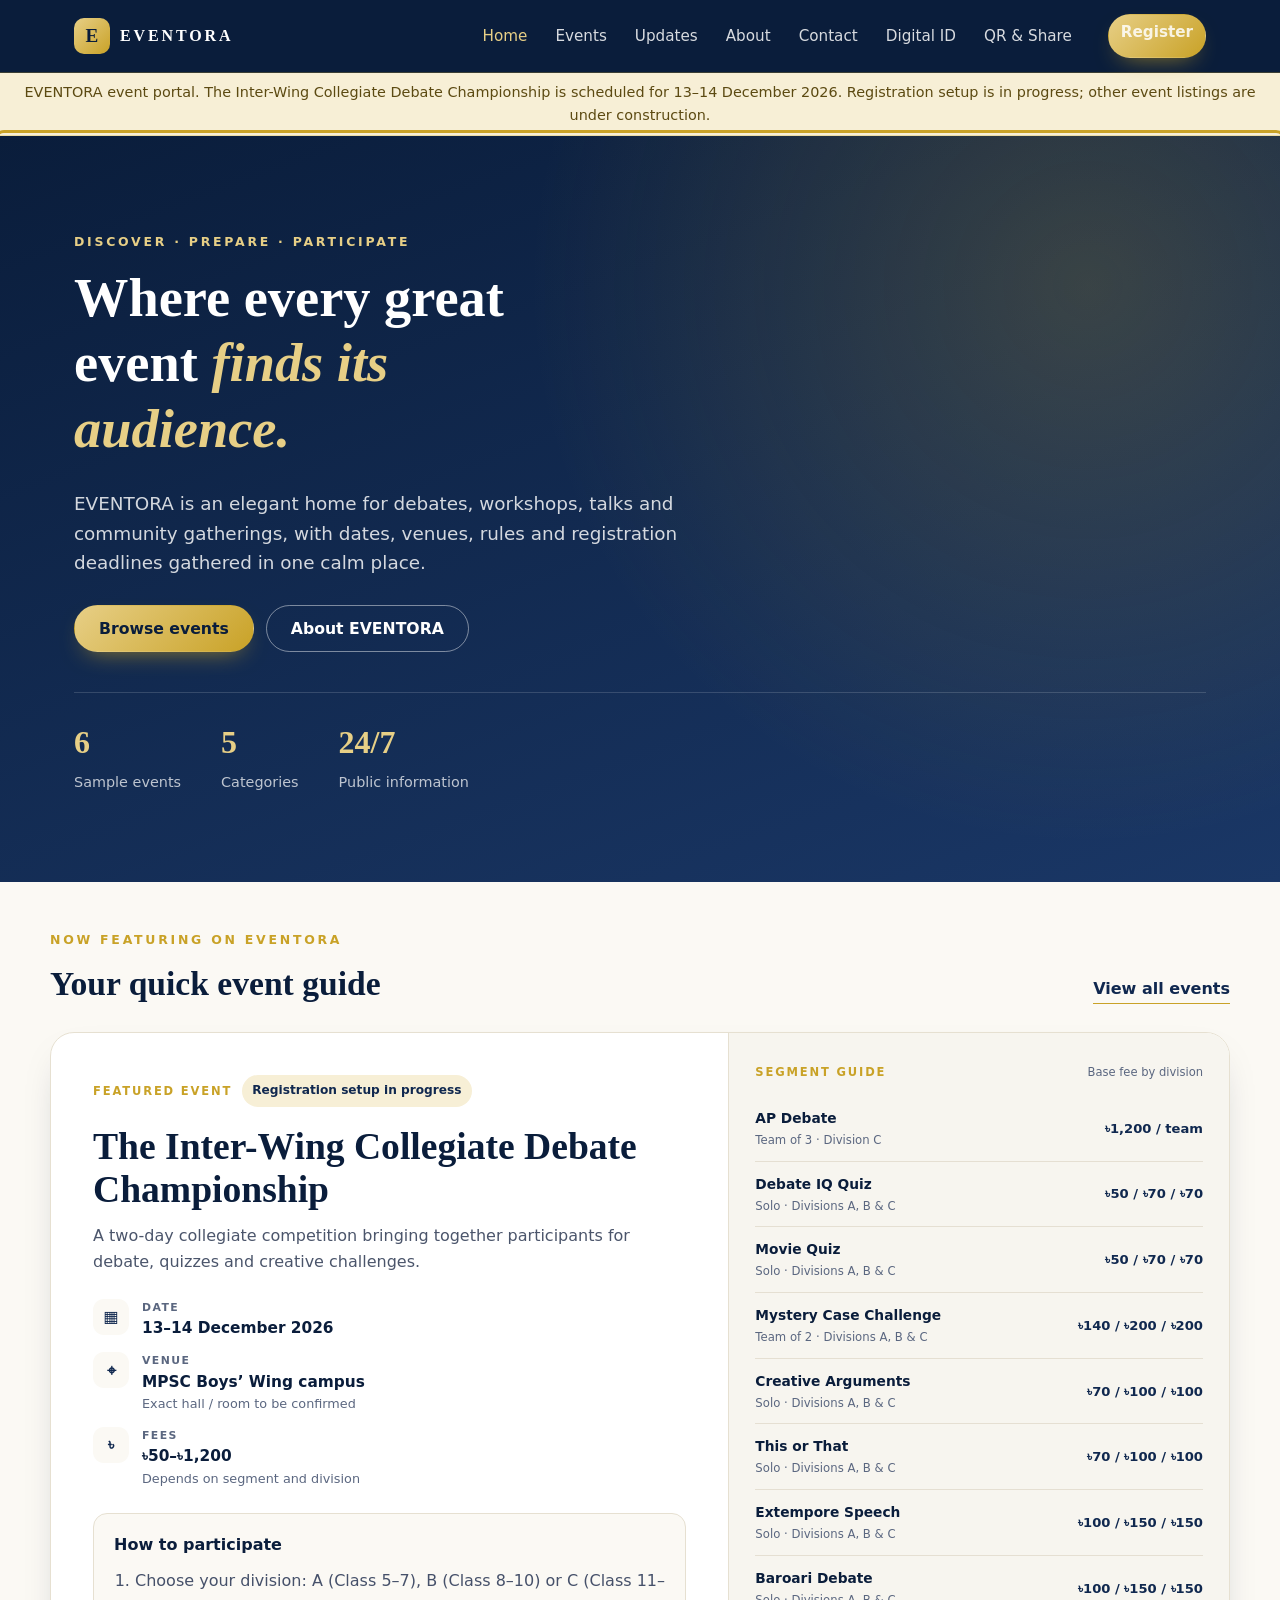
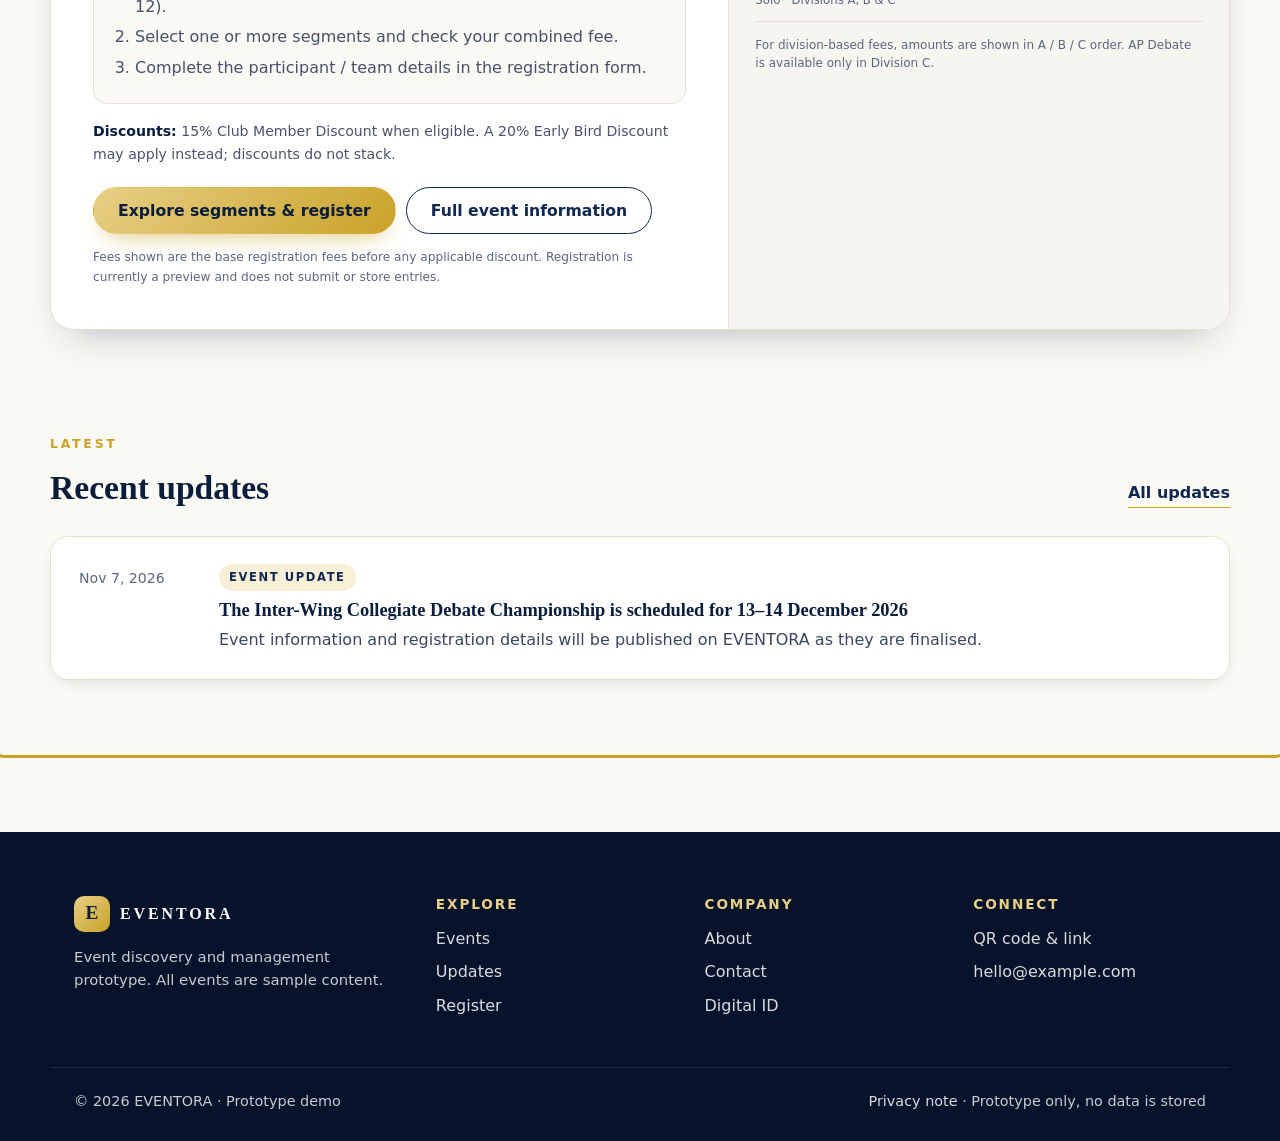
==== commit 1a81794a: "Refresh registration script after optional membership pricing fix" ====
--- a/index.html
+++ b/index.html
@@ -494,7 +494,7 @@
   </footer>
 
   <script src="config.js"></script>
-  <script src="script.js?v=regex-fix-20261108"></script>
+  <script src="script.js?v=optional-membership-20261108"></script>
   <script>
     // Lightweight route fallback: keeps pages accessible if an optional app script fails.
     (function () {
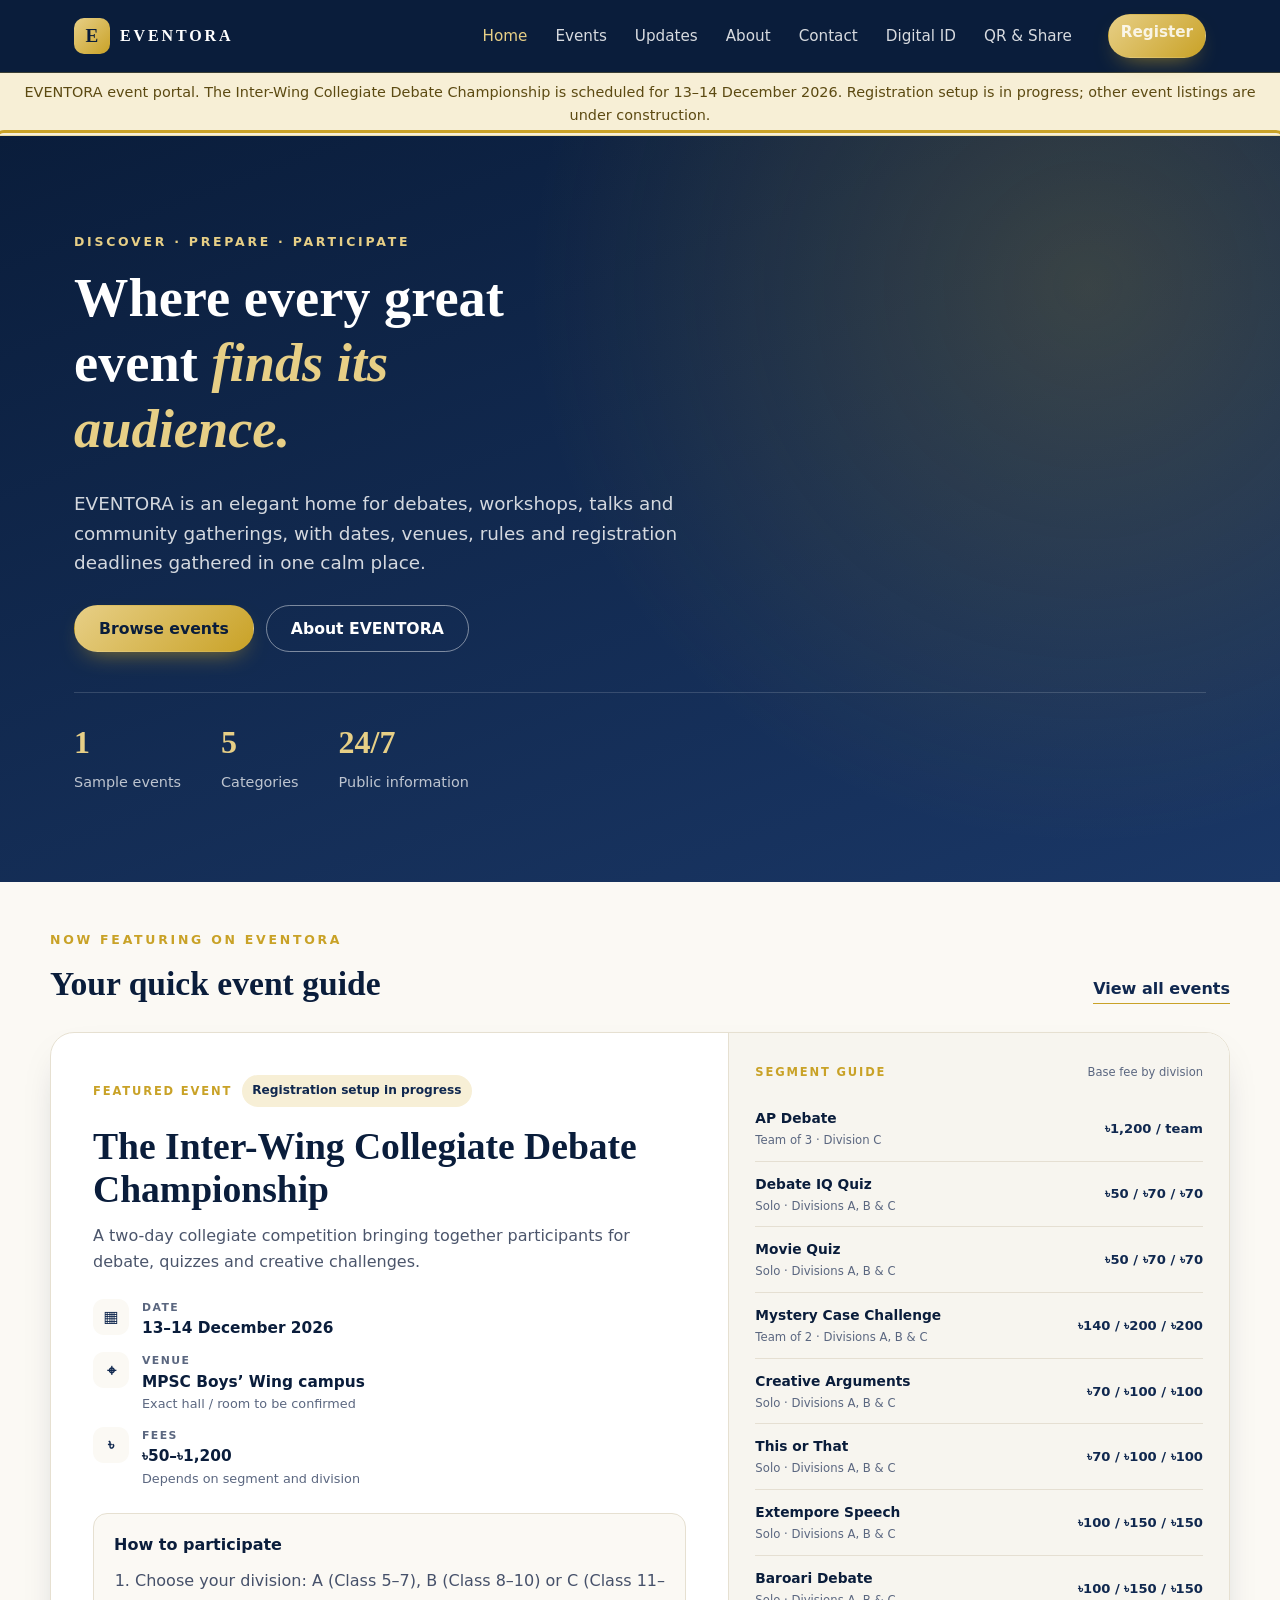
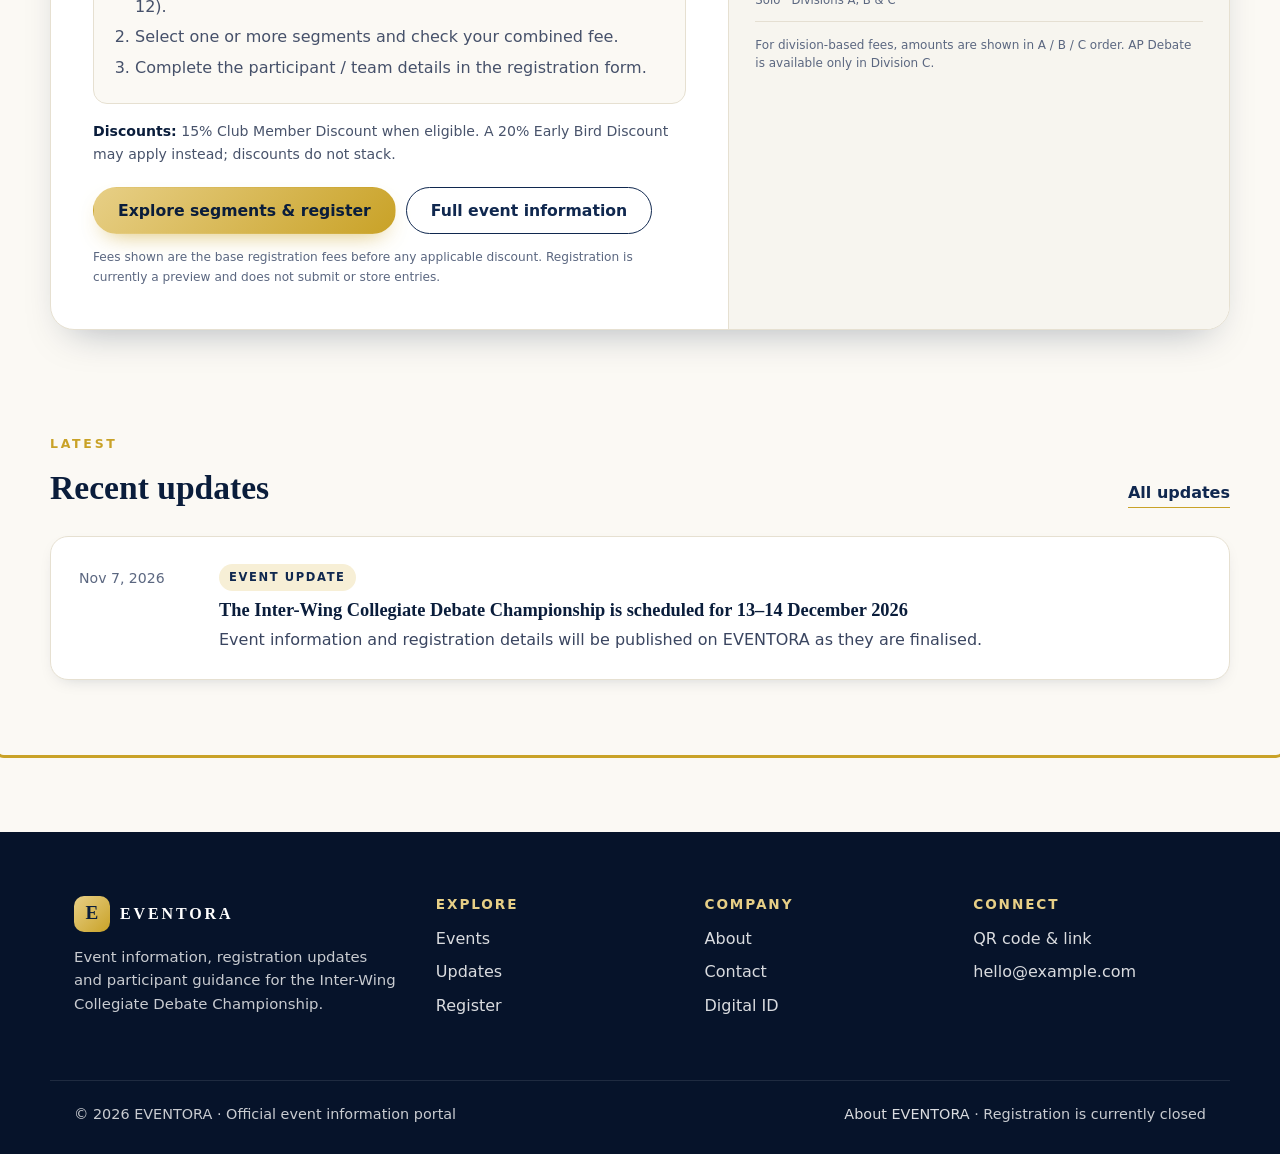
==== commit fe85aba3: "Replace public prototype placeholders with confirmed event information" ====
--- a/index.html
+++ b/index.html
@@ -140,7 +140,7 @@
         <p class="eyebrow">Registration setup</p>
         <h1>Inter-Wing Collegiate Debate Championship</h1>
         <p class="note">
-          Registration is not open yet. This form is being connected and tested. Please do not submit participant information until the organisers officially announce that registration has opened.
+          Registration is not open yet. You can review the segments and fee preview, but this page does not accept or store registration entries. Please wait for the official opening announcement.
         </p>
         <p class="event-date-line"><strong>13–14 December 2026</strong> · Venue and schedule to be announced</p>
       </div>
@@ -301,7 +301,7 @@
       <div class="container page-head">
         <p class="eyebrow">Updates</p>
         <h1>Announcements</h1>
-        <p>Sample news and notices from the organizing team. Newest first.</p>
+        <p>Official updates about the championship, registration and event arrangements. Newest first.</p>
       </div>
       <div class="container section-tight">
         <div class="list" id="announcementList"></div>
@@ -313,9 +313,8 @@
       <div class="container page-head">
         <p class="eyebrow">About</p>
         <h1>About EVENTORA</h1>
-        <p>EVENTORA is a prototype for a calm, reliable way to discover, prepare for and manage events.
-          It keeps the important information visible: what happens, when, where, under what rules, and by when
-          to register.</p>
+        <p>EVENTORA brings event information, registration details and organiser updates together in one place.
+          Participants can review event details, eligibility, segment fees and important announcements before registration opens.</p>
       </div>
 
       <div class="container section-tight">
@@ -339,11 +338,8 @@
 
         <div class="organizer">
           <p class="eyebrow">Organizer</p>
-          <h2>Sample Organizing Team</h2>
-          <p>
-            This section is a placeholder. Replace the organizer name, description and responsibilities in
-            <code>index.html</code> with your own details. Event organizers in the sample data are fictional.
-          </p>
+          <h2>Inter-Wing Championship Organising Wings</h2>
+          <p>The championship is being organised by the Preparatorian Debating Club of the Bangla Version Boys’ Wing and the MPSC Debate Club of the Bangla Version Girls’ Wing, Mohammadpur Preparatory School &amp; College.</p>
         </div>
       </div>
     </section>
@@ -353,29 +349,14 @@
       <div class="container page-head">
         <p class="eyebrow">Contact</p>
         <h1>Get in touch</h1>
-        <p>For questions about events, sponsorship or the prototype, use the sample details below.
-          Replace them with your real contact information before publishing.</p>
+        <p>Official organiser contact information will be published here before registration opens. Please follow the official event announcements for verified updates.</p>
       </div>
 
       <div class="container narrow section-tight">
-        <ul class="contact-list">
-          <li>
-            <span>Email</span>
-            <a href="mailto:hello@example.com">hello@example.com</a>
-          </li>
-          <li>
-            <span>Phone</span>
-            <a href="tel:+000000000000">+00 000 000 000 (placeholder)</a>
-          </li>
-          <li>
-            <span>Office</span>
-            <p>Sample Street, Sample City (placeholder address)</p>
-          </li>
-          <li>
-            <span>Office hours</span>
-            <p>Sunday to Thursday, 9:00 to 17:00</p>
-          </li>
-        </ul>
+        <div class="organizer">
+          <h2>Contact the organisers</h2>
+          <p>Contact channels will be added after they are officially confirmed. Do not send payment details, passwords, PINs or OTPs through unofficial channels.</p>
+        </div>
       </div>
     </section>
 
@@ -457,7 +438,7 @@
           <span class="brand-mark" aria-hidden="true">E</span>
           <span class="brand-name">EVENTORA</span>
         </a>
-        <p class="footer-copy">Event discovery and management prototype. All events are sample content.</p>
+        <p class="footer-copy">Event information, registration updates and participant guidance for the Inter-Wing Collegiate Debate Championship.</p>
       </div>
 
       <nav aria-label="Footer explore">
@@ -488,8 +469,8 @@
     </div>
 
     <div class="container footer-bottom">
-      <p>© <span id="year"></span> EVENTORA · Prototype demo</p>
-      <p><a href="#about">Privacy note</a> · Prototype only, no data is stored</p>
+      <p>© <span id="year"></span> EVENTORA · Official event information portal</p>
+      <p><a href="#about">About EVENTORA</a> · Registration is currently closed</p>
     </div>
   </footer>
 
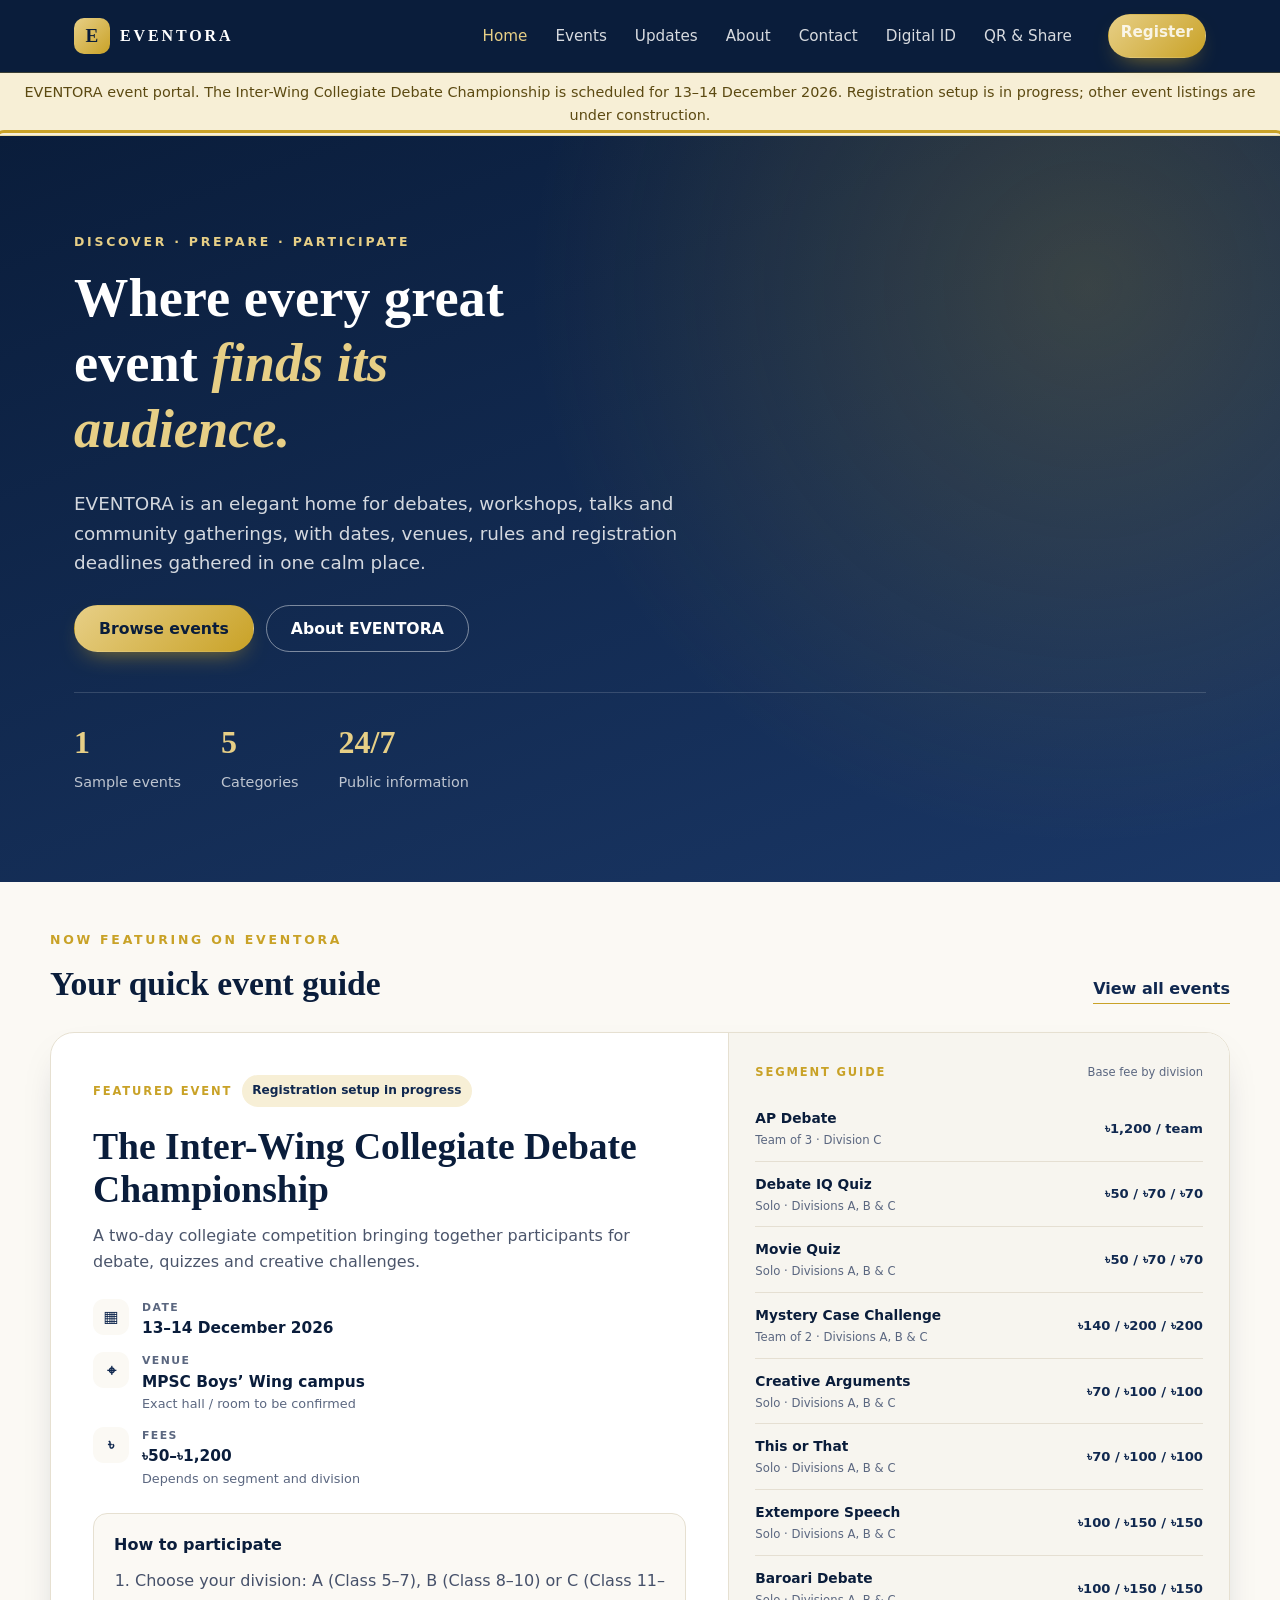
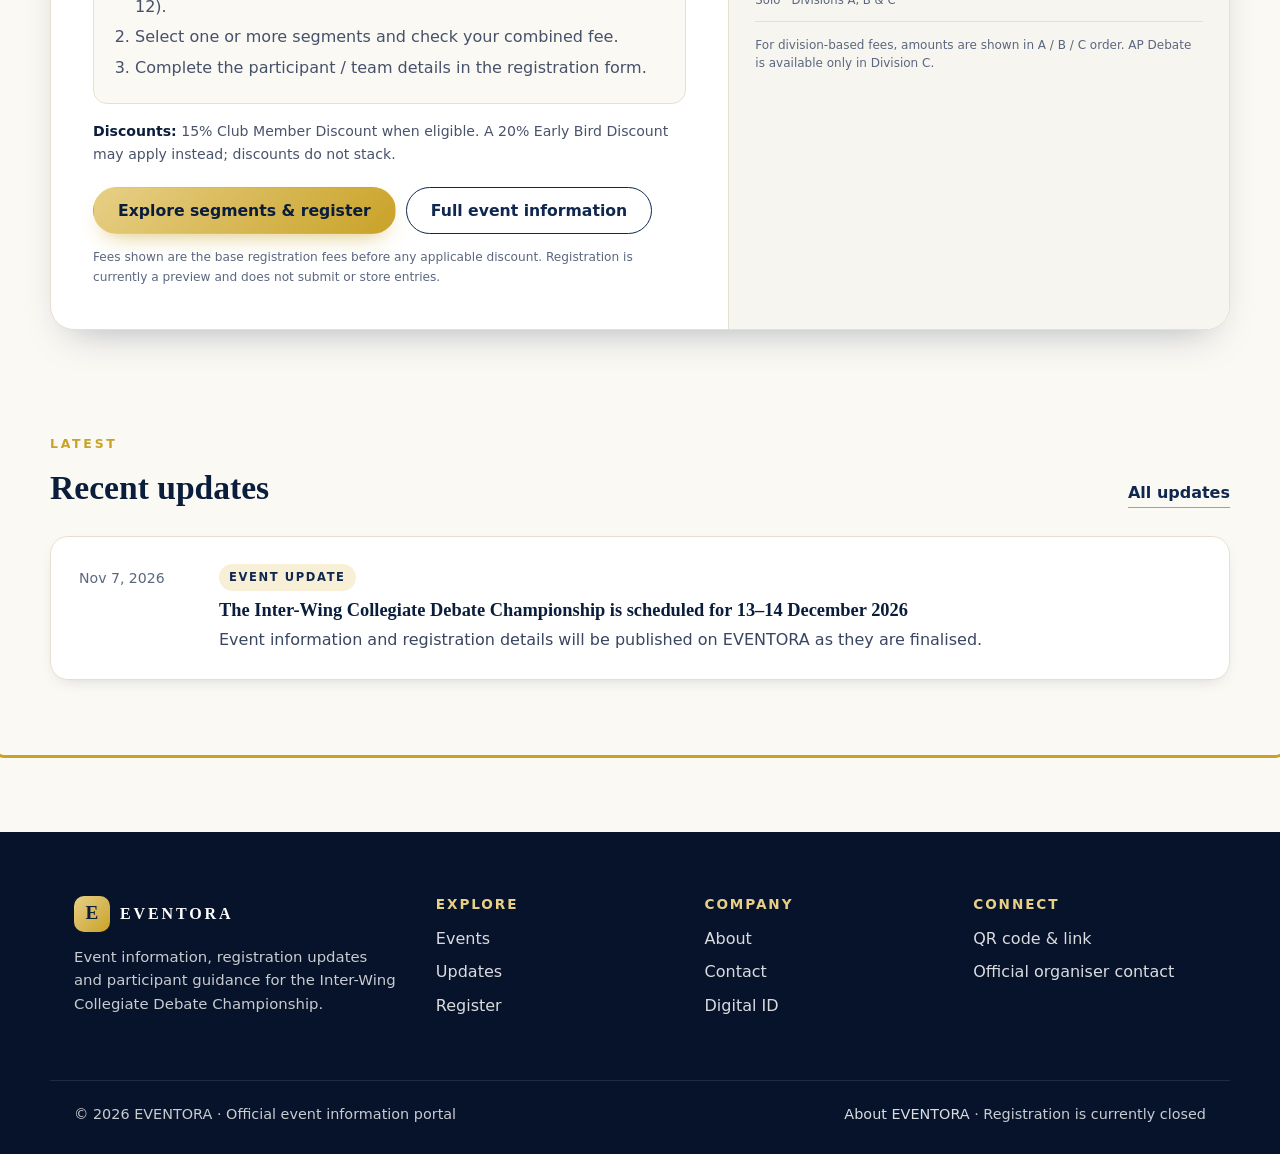
==== commit ddead48c: "Remove remaining placeholder contact link" ====
--- a/index.html
+++ b/index.html
@@ -463,7 +463,7 @@
         <h2>Connect</h2>
         <ul>
           <li><a href="#share">QR code &amp; link</a></li>
-          <li><a href="mailto:hello@example.com">hello@example.com</a></li>
+          <li><a href="#contact">Official organiser contact</a></li>
         </ul>
       </div>
     </div>
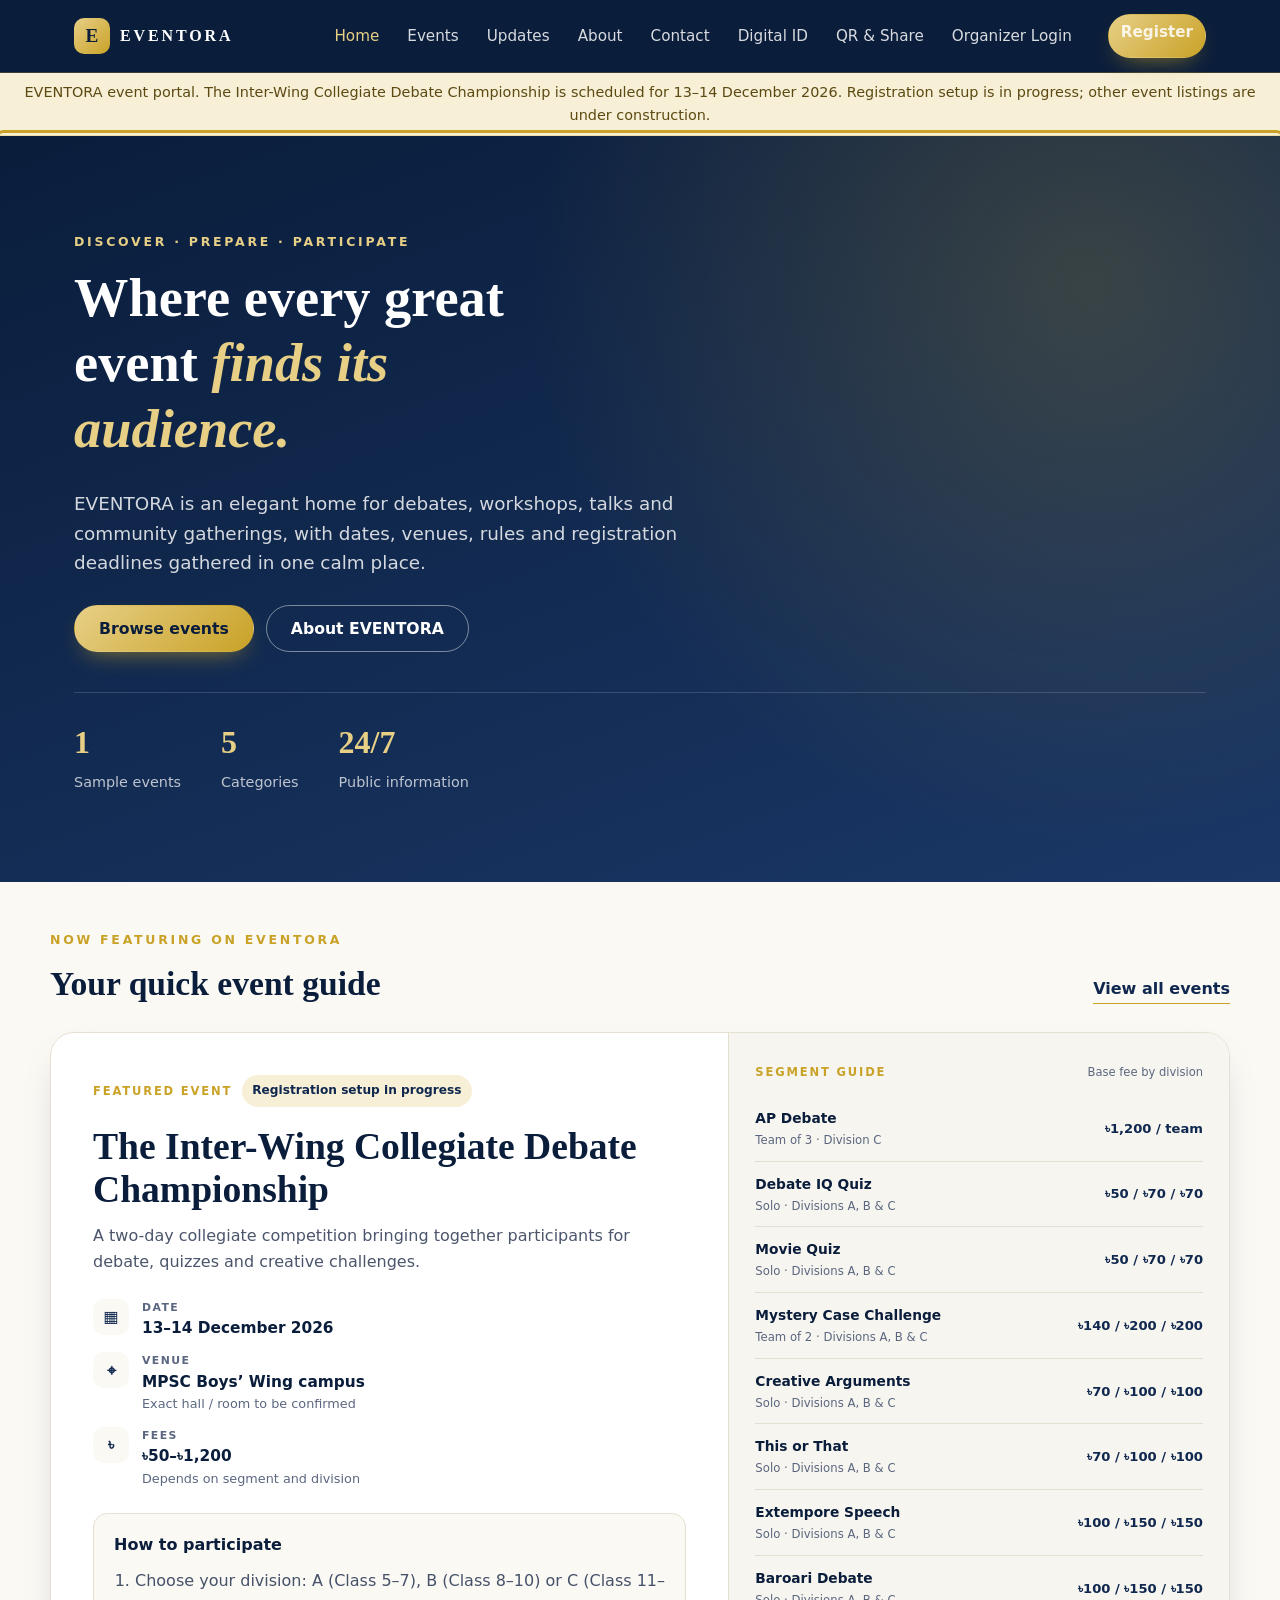
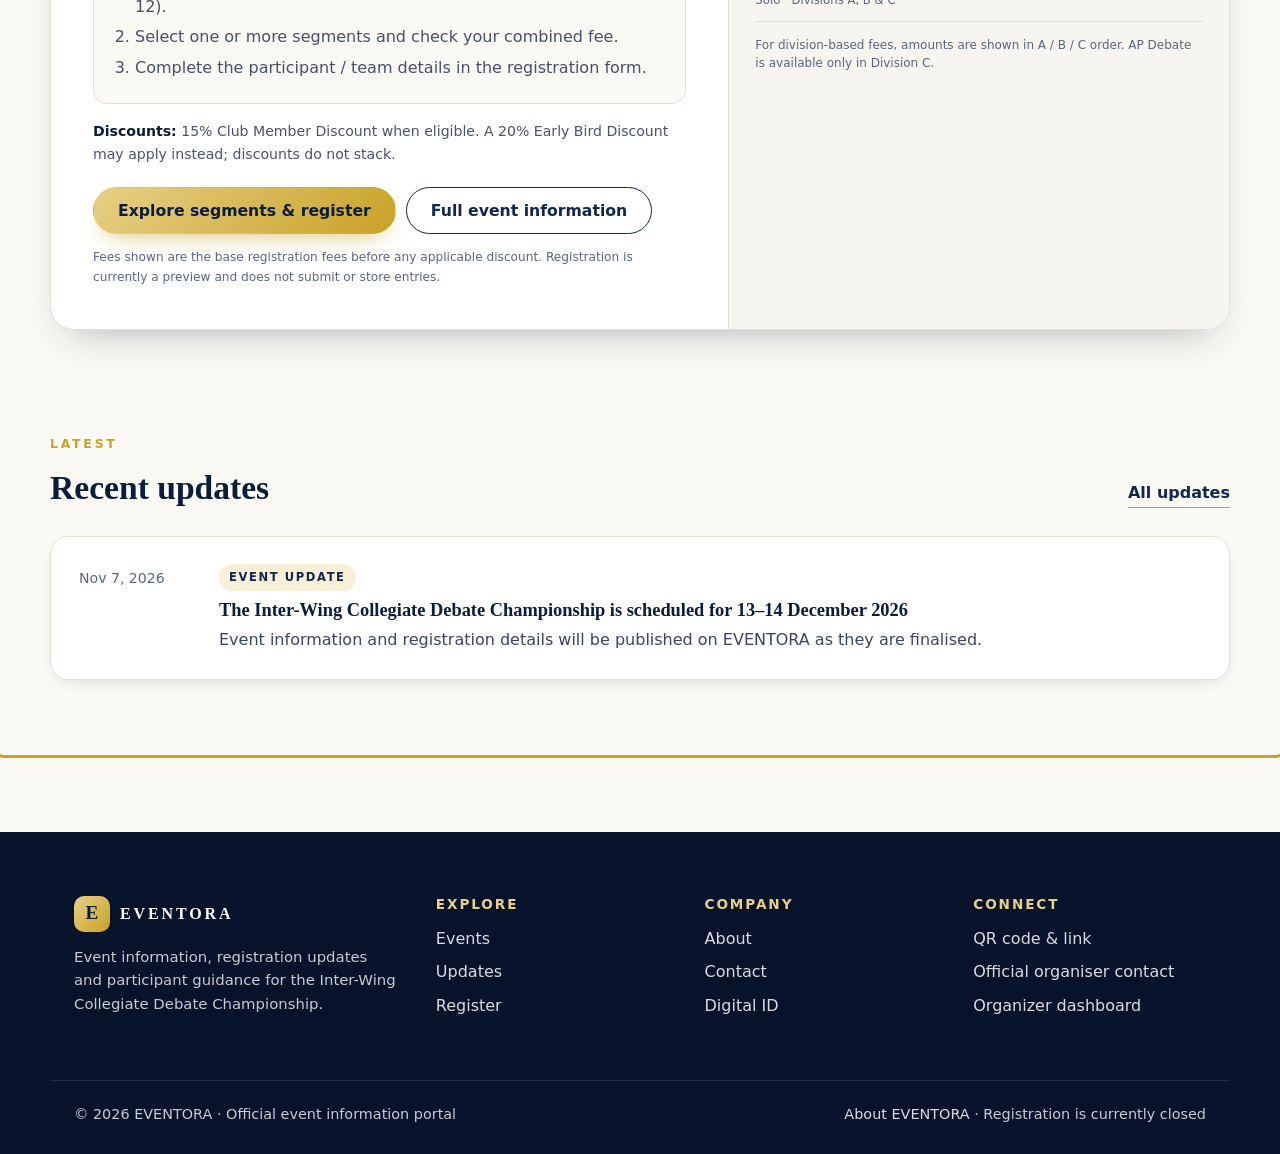
==== commit a620d45d: "Add organizer dashboard link to public site" ====
--- a/index.html
+++ b/index.html
@@ -34,6 +34,7 @@
           <li><a href="#contact" data-nav="contact">Contact</a></li>
           <li><a href="#id" data-nav="id">Digital ID</a></li>
           <li><a href="#share" data-nav="share">QR &amp; Share</a></li>
+          <li><a href="admin.html" class="admin-nav-link">Organizer Login</a></li>
         </ul>
         <a href="#register" class="btn btn-gold nav-cta">Register</a>
       </nav>
@@ -464,6 +465,7 @@
         <ul>
           <li><a href="#share">QR code &amp; link</a></li>
           <li><a href="#contact">Official organiser contact</a></li>
+          <li><a href="admin.html">Organizer dashboard</a></li>
         </ul>
       </div>
     </div>
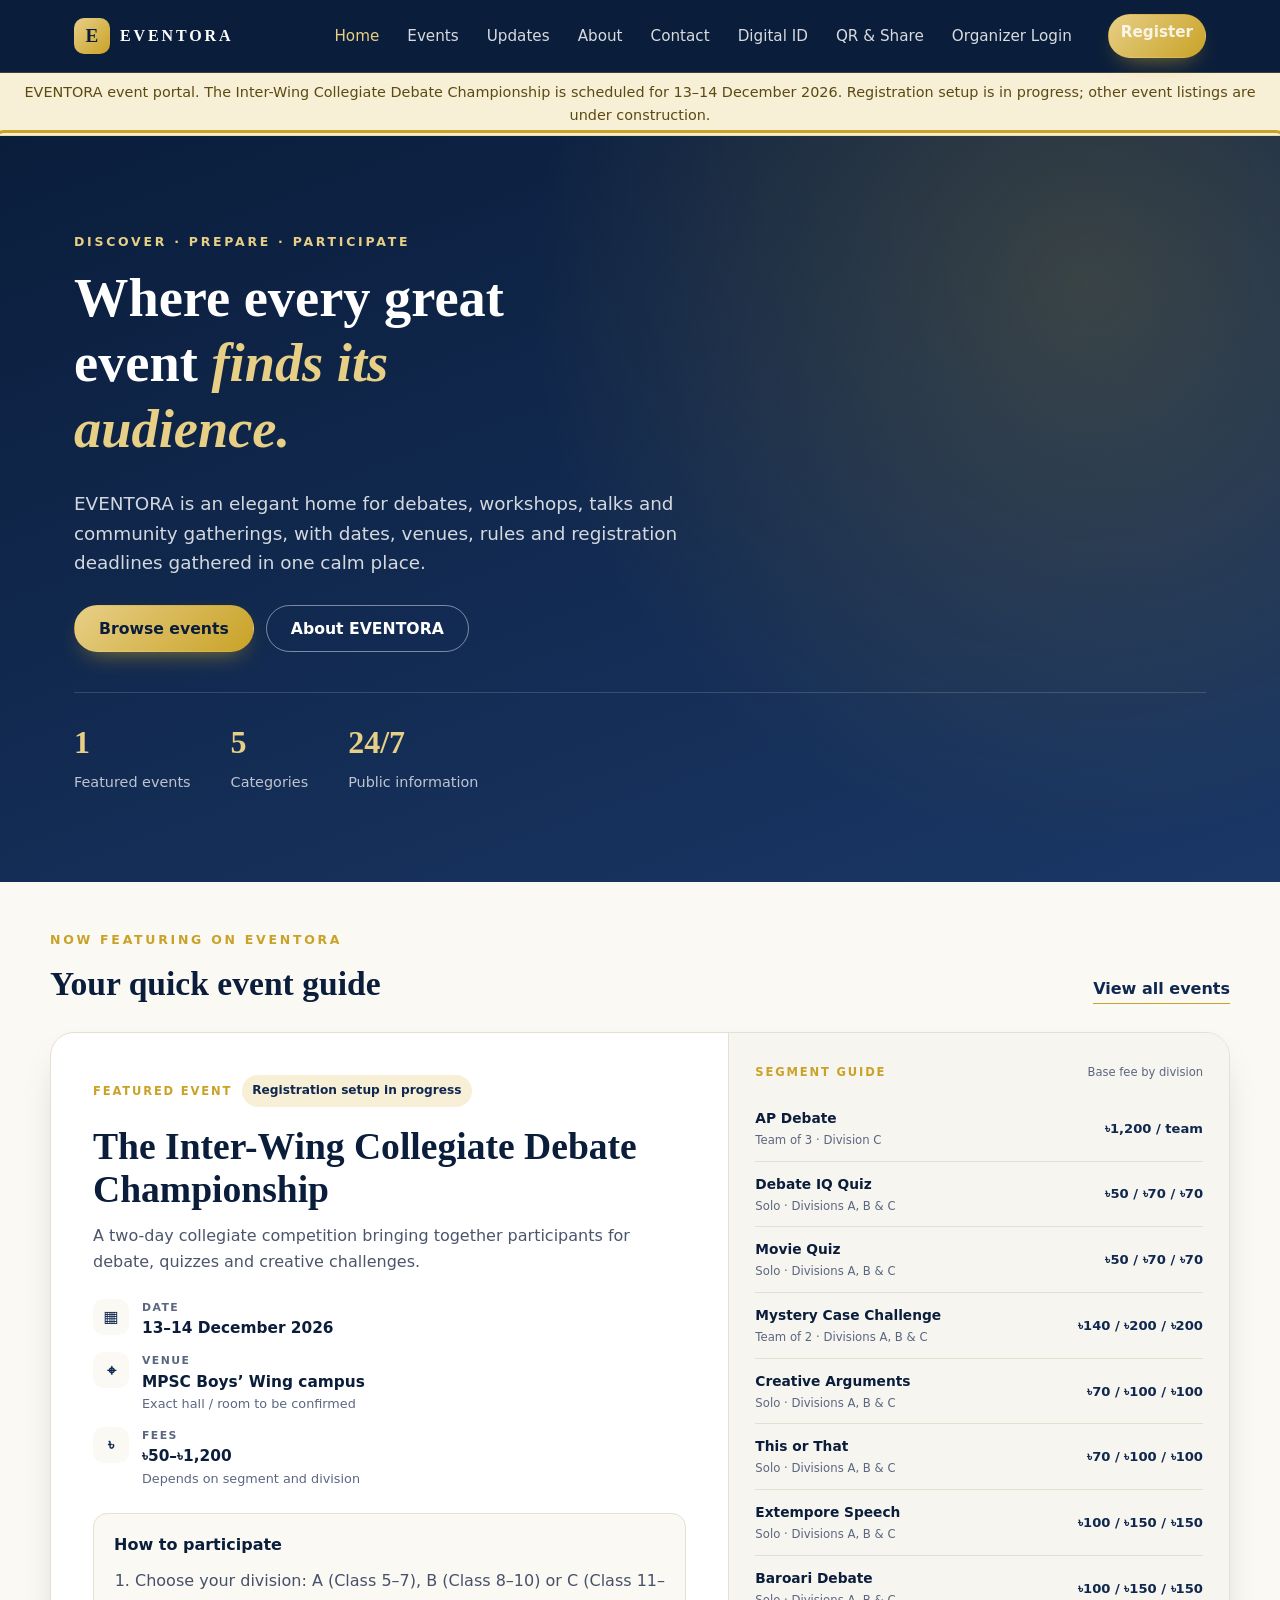
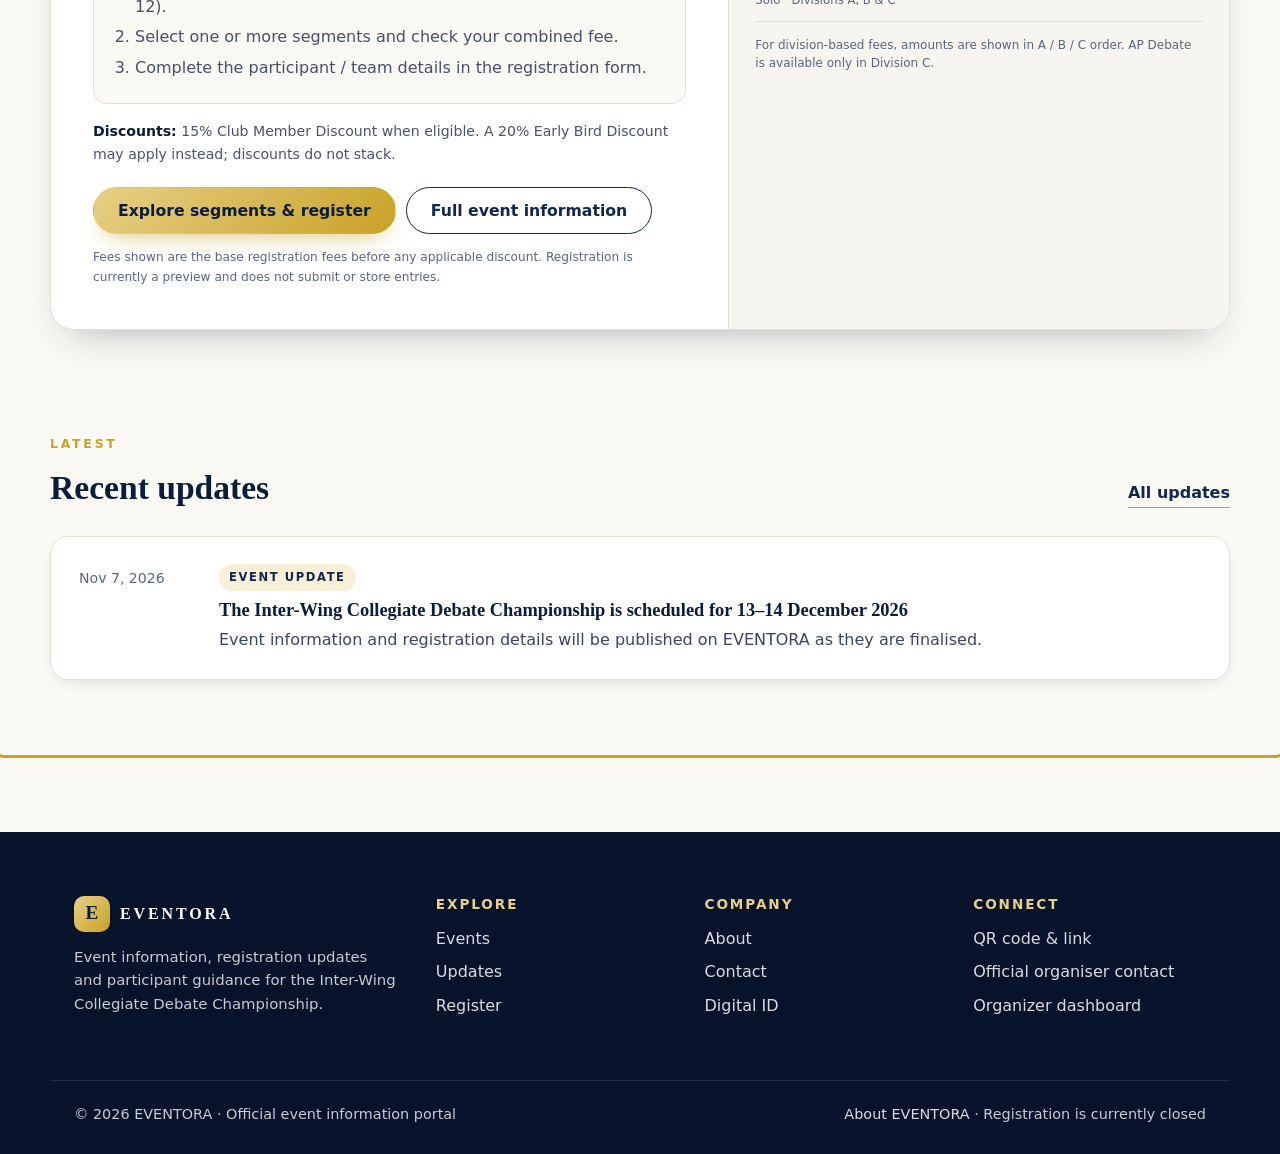
==== commit de84b591: "Clarify featured event statistic" ====
--- a/index.html
+++ b/index.html
@@ -62,7 +62,7 @@
             <a class="btn btn-ghost" href="#about">About EVENTORA</a>
           </div>
           <ul class="hero-stats">
-            <li><strong id="statEvents">0</strong><span>Sample events</span></li>
+            <li><strong id="statEvents">0</strong><span>Featured events</span></li>
             <li><strong id="statCategories">0</strong><span>Categories</span></li>
             <li><strong>24/7</strong><span>Public information</span></li>
           </ul>
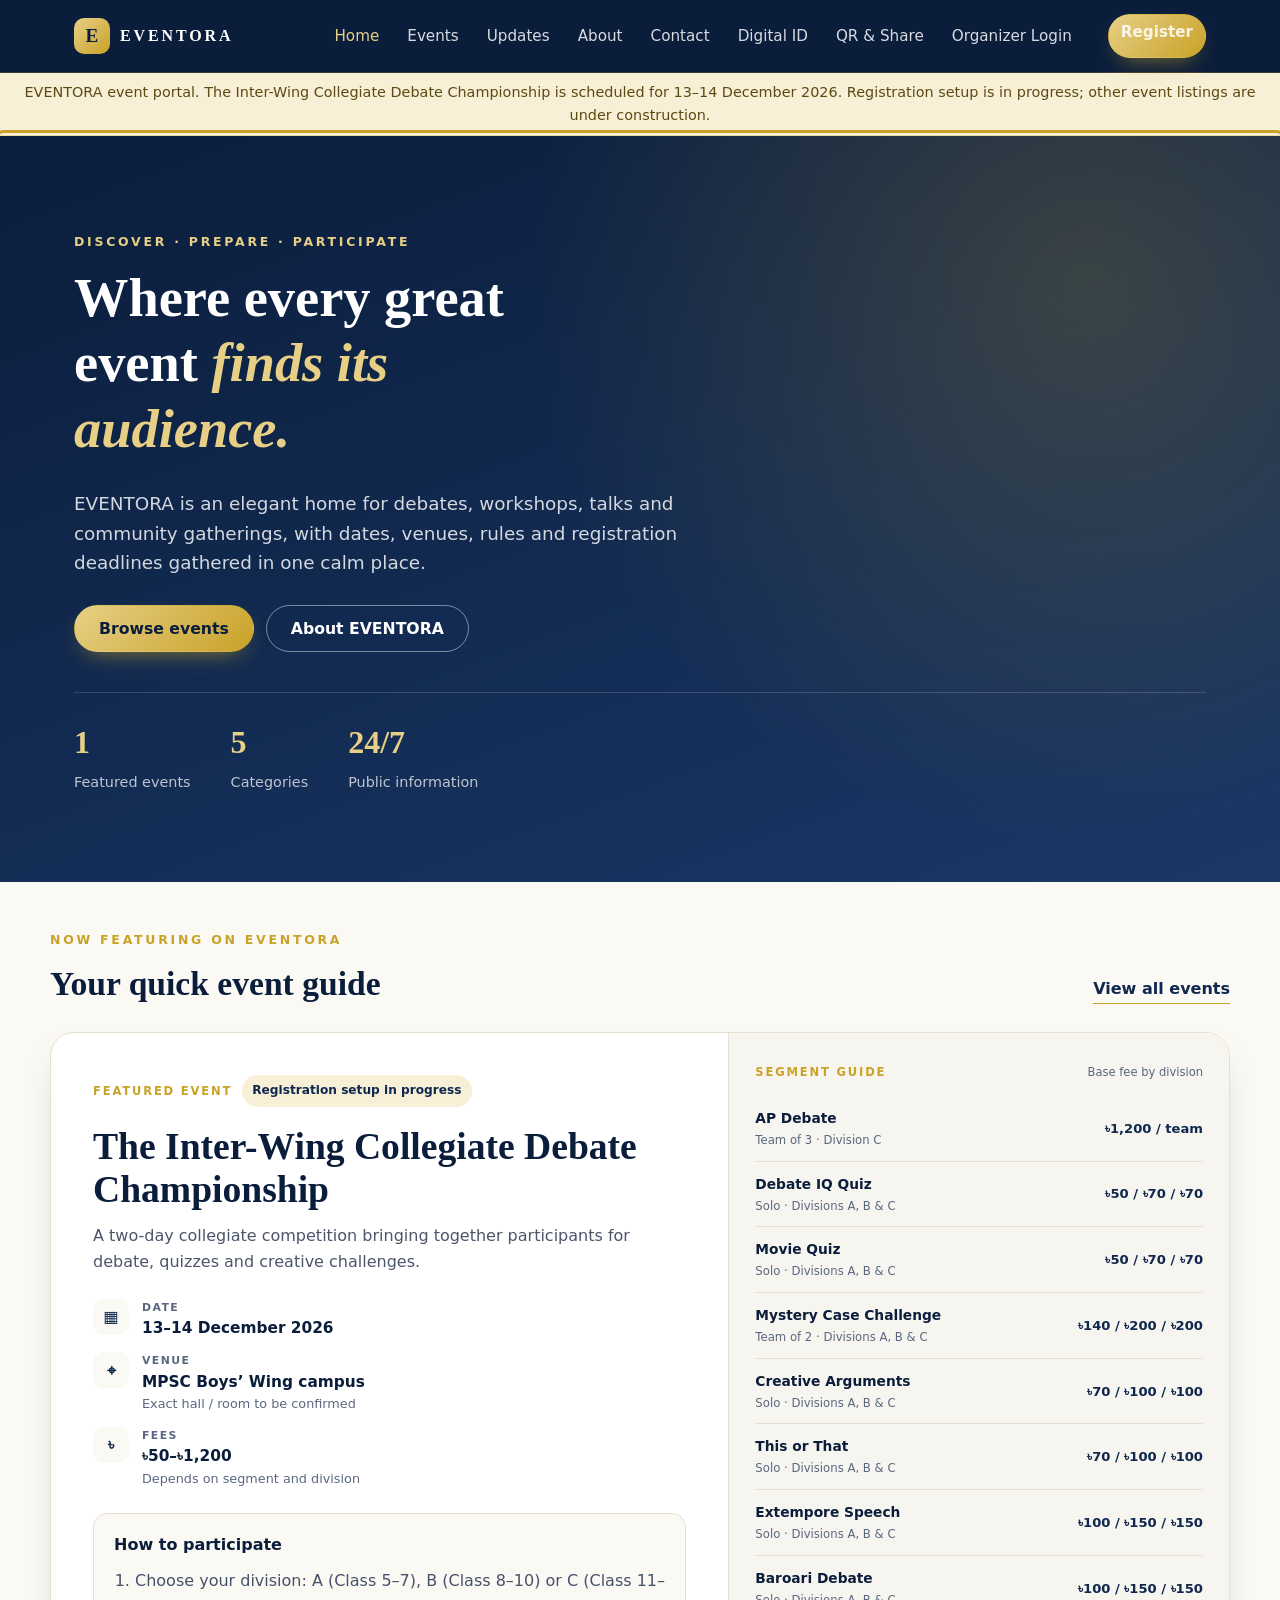
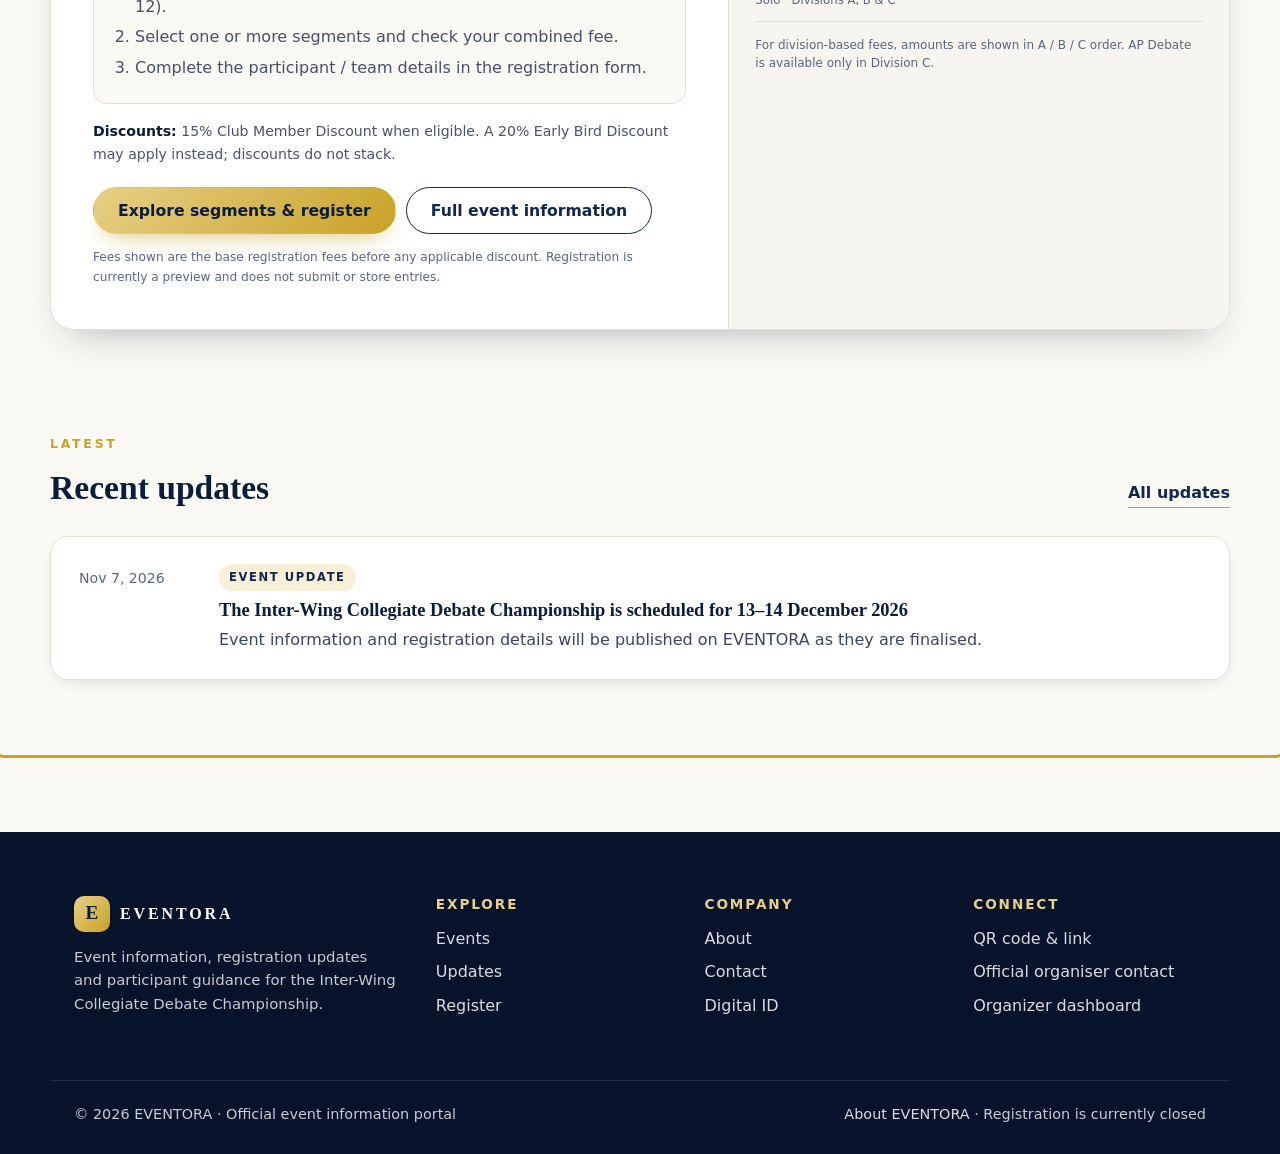
==== commit 3adf8c4d: "Clarify registration preview-only state" ====
--- a/index.html
+++ b/index.html
@@ -141,7 +141,7 @@
         <p class="eyebrow">Registration setup</p>
         <h1>Inter-Wing Collegiate Debate Championship</h1>
         <p class="note">
-          Registration is not open yet. You can review the segments and fee preview, but this page does not accept or store registration entries. Please wait for the official opening announcement.
+          Registration is not open yet. This is a fee-preview only: choose a division and segments to view the estimated fee. Participant detail fields and submission are disabled; this page does not accept or store registration entries. Please wait for the official opening announcement.
         </p>
         <p class="event-date-line"><strong>13–14 December 2026</strong> · Venue and schedule to be announced</p>
       </div>
@@ -264,7 +264,7 @@
 
           <p class="error" id="formError" role="alert" hidden></p>
           <div class="form-actions">
-            <button type="submit" class="btn btn-gold">Registration opening soon</button>
+            <button type="submit" class="btn btn-gold" disabled aria-disabled="true">Registration opening soon</button>
           </div>
         </form>
       </div>
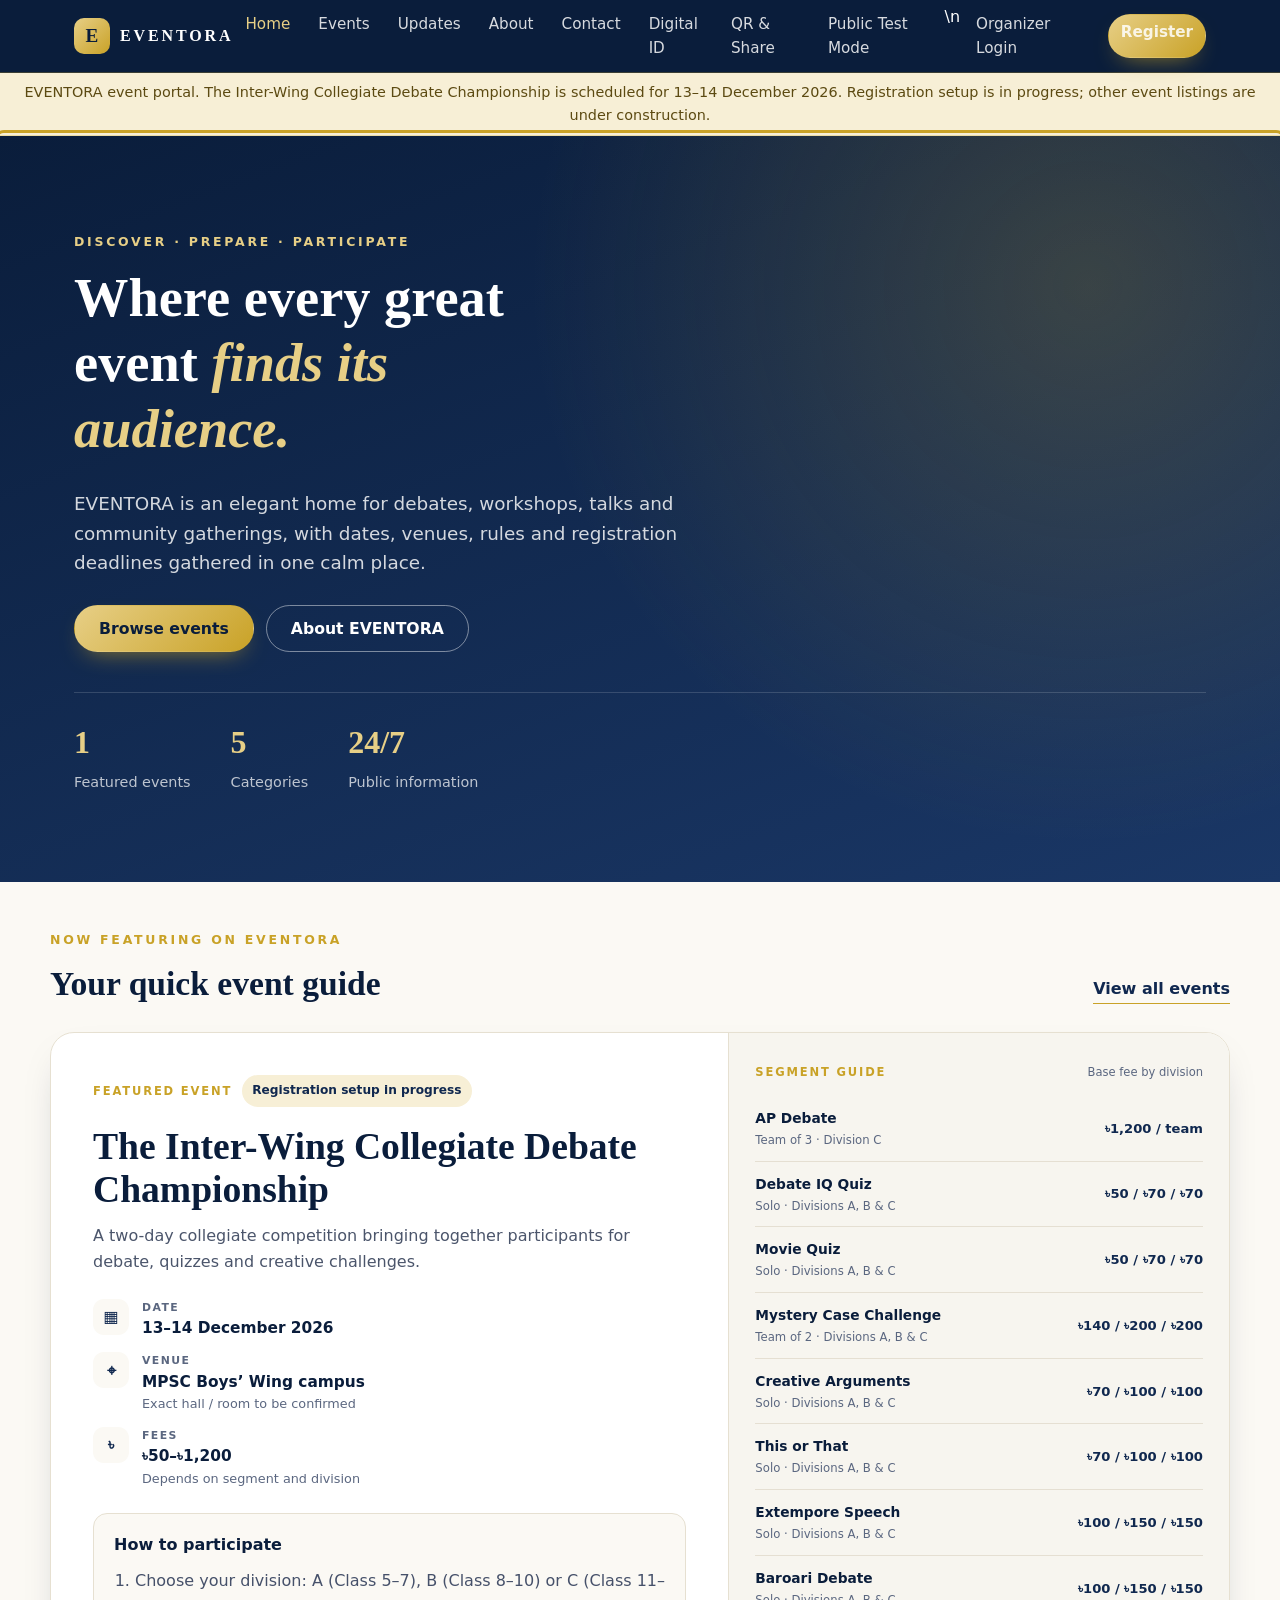
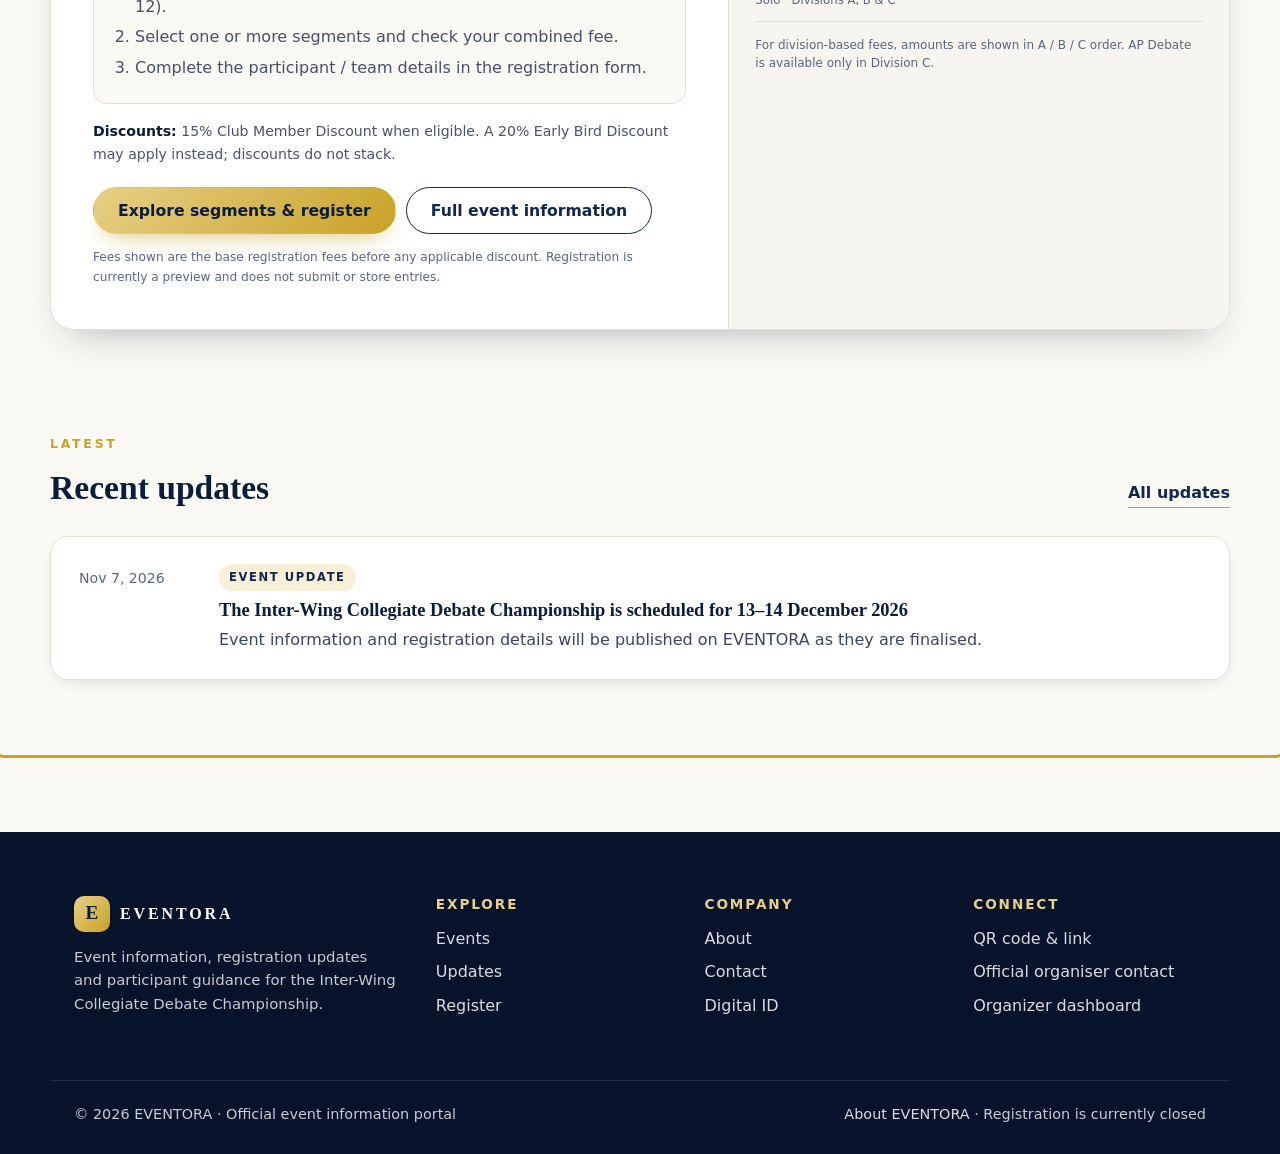
==== commit 8f4cfbd6: "Link public TEST mode from event portal" ====
--- a/index.html
+++ b/index.html
@@ -34,7 +34,7 @@
           <li><a href="#contact" data-nav="contact">Contact</a></li>
           <li><a href="#id" data-nav="id">Digital ID</a></li>
           <li><a href="#share" data-nav="share">QR &amp; Share</a></li>
-          <li><a href="admin.html" class="admin-nav-link">Organizer Login</a></li>
+          <li><a href="test.html" class="admin-nav-link">Public Test Mode</a></li>\n          <li><a href="admin.html" class="admin-nav-link">Organizer Login</a></li>
         </ul>
         <a href="#register" class="btn btn-gold nav-cta">Register</a>
       </nav>
